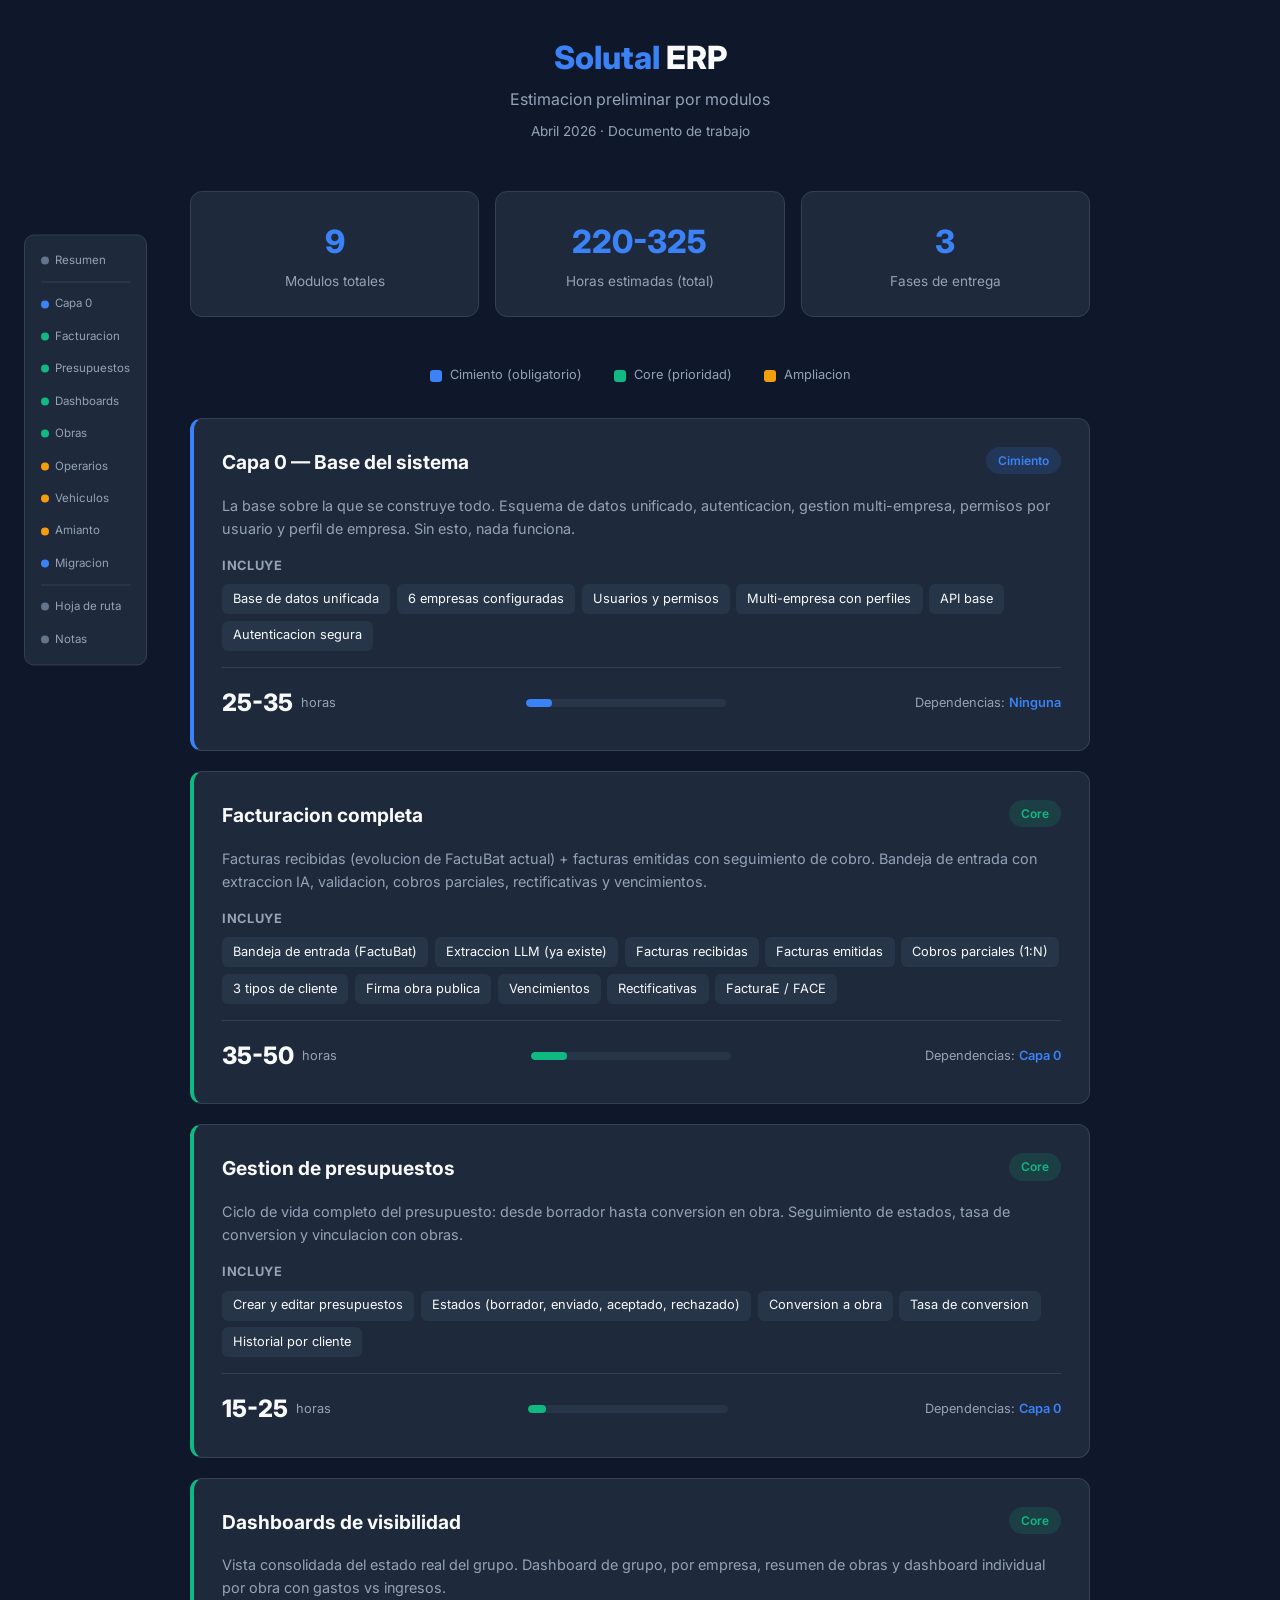
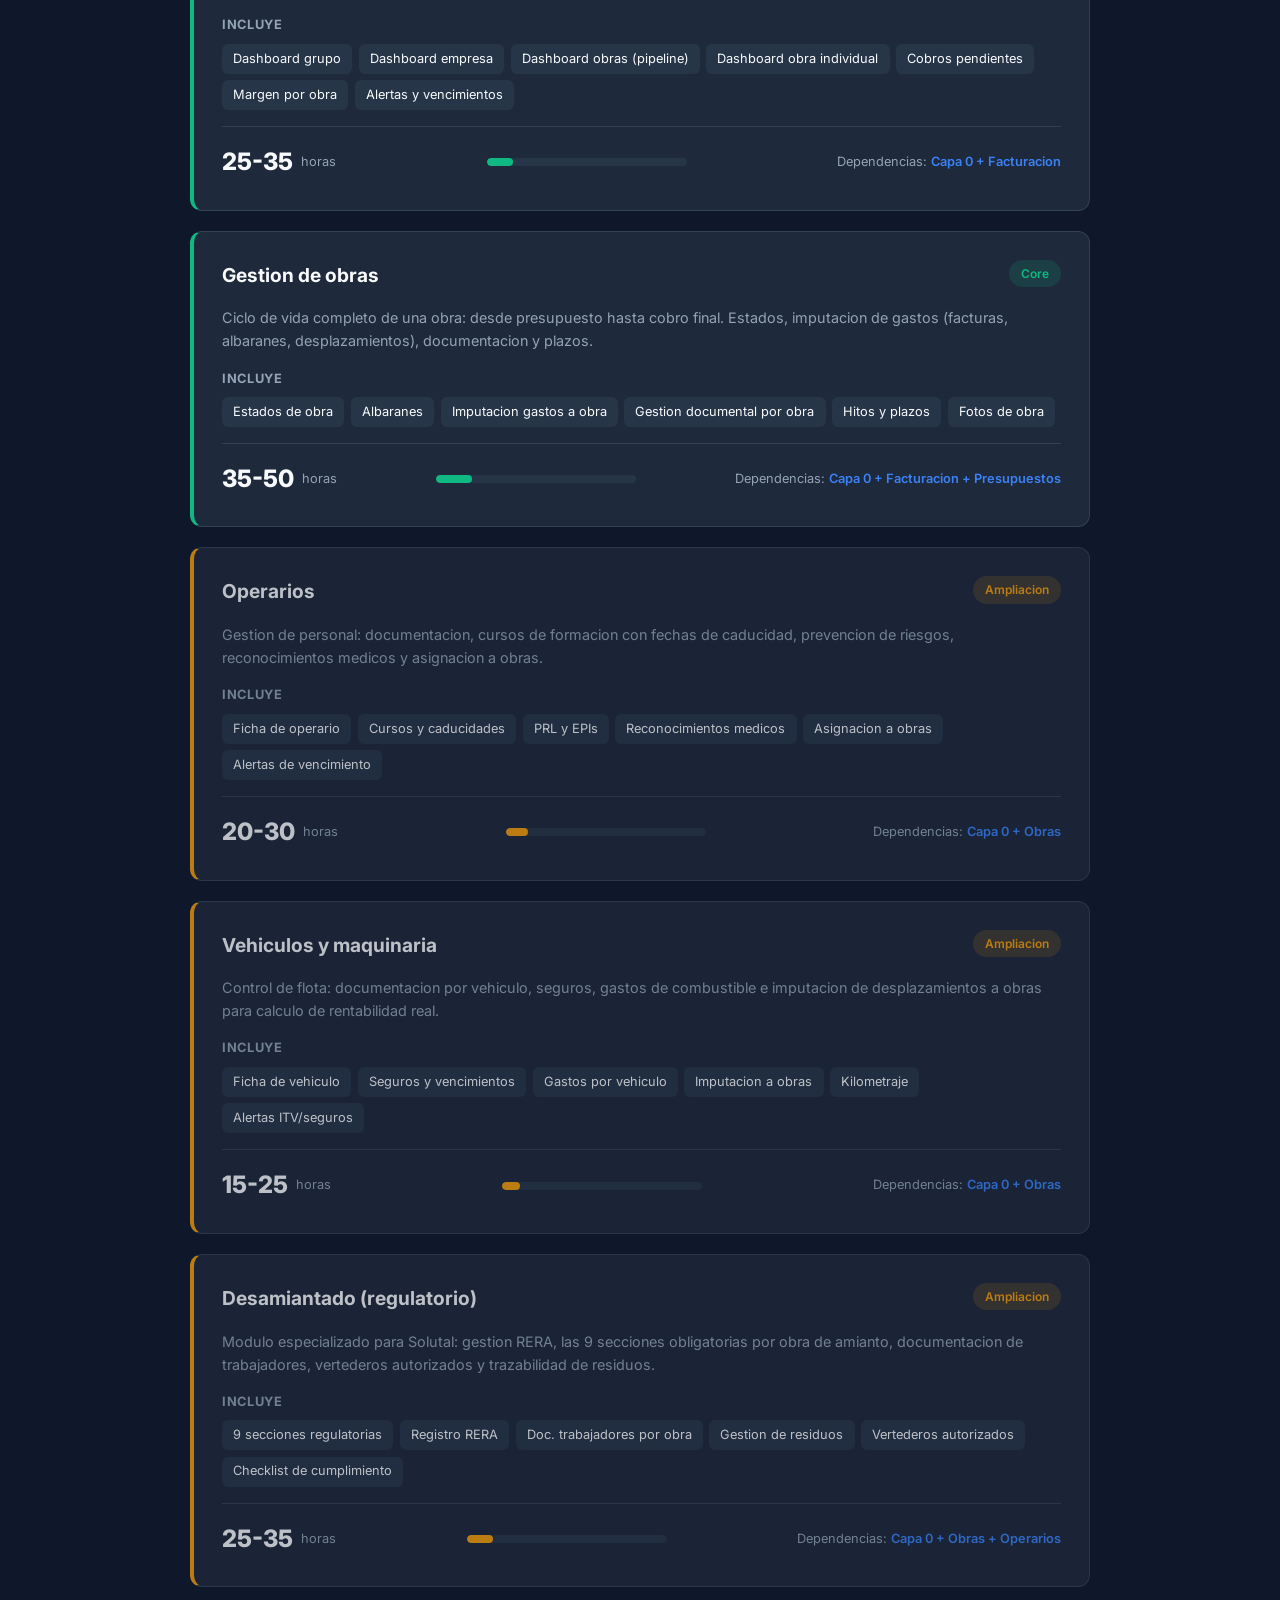
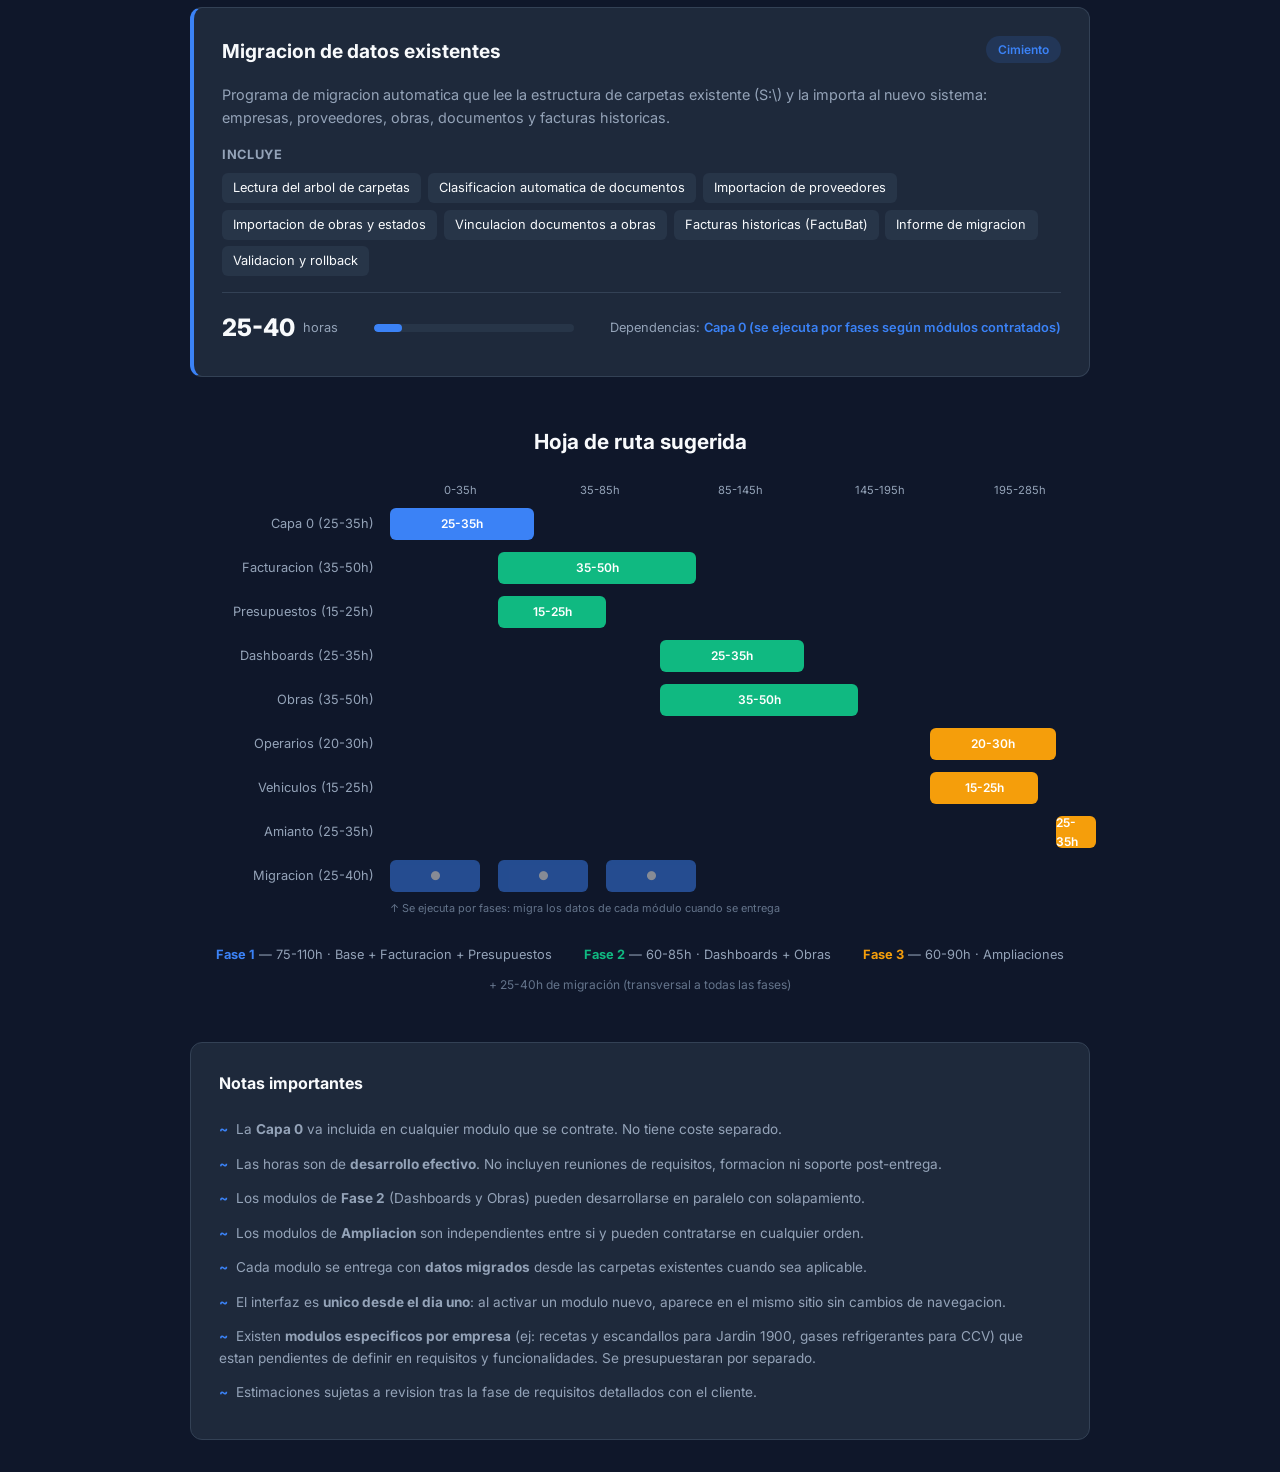
==== estimacion.html @ 8eefa258 "feat: mock completo Solutal ERP + estimacion por modulos 13 pantallas interactivas: dashboard grupo/" ====
<!DOCTYPE html>
<html lang="es">
<head>
  <meta charset="UTF-8">
  <meta name="viewport" content="width=device-width, initial-scale=1.0">
  <title>Solutal - Estimacion por Modulos</title>
  <link href="https://fonts.googleapis.com/css2?family=Inter:wght@400;500;600;700;800&display=swap" rel="stylesheet">
  <style>
    :root {
      --bg: #0f172a;
      --surface: #1e293b;
      --surface2: #273548;
      --primary: #3b82f6;
      --accent: #10b981;
      --warning: #f59e0b;
      --text: #f8fafc;
      --muted: #94a3b8;
      --border: #334155;
    }
    * { box-sizing: border-box; margin: 0; padding: 0; }
    html { scroll-behavior: smooth; scroll-padding-top: 2rem; }
    body { font-family: 'Inter', sans-serif; background: var(--bg); color: var(--text); padding: 2rem; line-height: 1.6; }
    .container { max-width: 900px; margin: 0 auto; }

    .header { text-align: center; margin-bottom: 3rem; }
    .header h1 { font-size: 2rem; font-weight: 800; margin-bottom: 0.25rem; }
    .header h1 span { color: var(--primary); }
    .header .subtitle { color: var(--muted); font-size: 1rem; }
    .header .date { color: var(--muted); font-size: 0.85rem; margin-top: 0.5rem; }

    .summary-row { display: grid; grid-template-columns: repeat(3, 1fr); gap: 1rem; margin-bottom: 3rem; }
    .summary-card { background: var(--surface); border-radius: 12px; padding: 1.5rem; text-align: center; border: 1px solid var(--border); }
    .summary-card .value { font-size: 2rem; font-weight: 800; color: var(--primary); }
    .summary-card .label { color: var(--muted); font-size: 0.85rem; margin-top: 0.25rem; }

    .module { background: var(--surface); border-radius: 12px; padding: 1.75rem; margin-bottom: 1.25rem; border: 1px solid var(--border); position: relative; overflow: hidden; }
    .module.base { border-left: 4px solid var(--primary); }
    .module.core { border-left: 4px solid var(--accent); }
    .module.future { border-left: 4px solid var(--warning); opacity: 0.75; }

    .module-header { display: flex; justify-content: space-between; align-items: flex-start; margin-bottom: 1rem; }
    .module-title { font-size: 1.2rem; font-weight: 700; }
    .module-badge { padding: 0.25rem 0.75rem; border-radius: 20px; font-size: 0.75rem; font-weight: 600; white-space: nowrap; }
    .badge-base { background: rgba(59,130,246,0.15); color: var(--primary); }
    .badge-core { background: rgba(16,185,129,0.15); color: var(--accent); }
    .badge-future { background: rgba(245,158,11,0.15); color: var(--warning); }

    .module-desc { color: var(--muted); font-size: 0.9rem; margin-bottom: 1rem; }

    .module-includes { margin-bottom: 1rem; }
    .module-includes h4 { font-size: 0.8rem; text-transform: uppercase; letter-spacing: 0.05em; color: var(--muted); margin-bottom: 0.5rem; }
    .module-includes ul { list-style: none; display: flex; flex-wrap: wrap; gap: 0.4rem; }
    .module-includes li { background: var(--surface2); padding: 0.3rem 0.7rem; border-radius: 6px; font-size: 0.8rem; color: var(--text); }

    .module-footer { display: flex; justify-content: space-between; align-items: center; padding-top: 1rem; border-top: 1px solid var(--border); }
    .module-time { display: flex; align-items: center; gap: 0.5rem; }
    .module-time .hours { font-size: 1.5rem; font-weight: 800; color: var(--text); }
    .module-time .label { font-size: 0.8rem; color: var(--muted); }
    .module-deps { font-size: 0.8rem; color: var(--muted); }
    .module-deps span { color: var(--primary); font-weight: 600; }

    .bar-container { width: 200px; height: 8px; background: var(--surface2); border-radius: 4px; overflow: hidden; }
    .bar-fill { height: 100%; border-radius: 4px; }
    .bar-fill.base { background: var(--primary); }
    .bar-fill.core { background: var(--accent); }
    .bar-fill.future { background: var(--warning); }

    .roadmap { margin-top: 3rem; }
    .roadmap h2 { font-size: 1.3rem; font-weight: 700; margin-bottom: 1.5rem; text-align: center; }
    .roadmap-track { display: flex; gap: 0; margin-bottom: 0.75rem; align-items: center; }
    .roadmap-label { width: 200px; font-size: 0.8rem; color: var(--muted); flex-shrink: 0; text-align: right; padding-right: 1rem; }
    .roadmap-bar { height: 32px; border-radius: 6px; display: flex; align-items: center; justify-content: center; font-size: 0.75rem; font-weight: 600; color: white; min-width: 40px; }
    .roadmap-bar.base { background: var(--primary); }
    .roadmap-bar.core { background: var(--accent); }
    .roadmap-bar.future { background: var(--warning); }
    .roadmap-spacer { flex-shrink: 0; }

    .timeline-header { display: flex; margin-bottom: 0.5rem; padding-left: 200px; }
    .timeline-header span { flex: 1; font-size: 0.7rem; color: var(--muted); text-align: center; }

    .notes { margin-top: 3rem; background: var(--surface); border-radius: 12px; padding: 1.75rem; border: 1px solid var(--border); }
    .notes h3 { font-size: 1rem; font-weight: 700; margin-bottom: 1rem; }
    .notes ul { list-style: none; }
    .notes li { padding: 0.4rem 0; color: var(--muted); font-size: 0.85rem; }
    .notes li::before { content: "~"; color: var(--primary); font-weight: 700; margin-right: 0.5rem; }

    .legend { display: flex; gap: 2rem; justify-content: center; margin-bottom: 2rem; }
    .legend-item { display: flex; align-items: center; gap: 0.5rem; font-size: 0.8rem; color: var(--muted); }
    .legend-dot { width: 12px; height: 12px; border-radius: 3px; }
    .legend-dot.base { background: var(--primary); }
    .legend-dot.core { background: var(--accent); }
    .legend-dot.future { background: var(--warning); }

    /* ===== FLOATING NAV ===== */
    .float-nav {
      position: fixed;
      left: 1.5rem;
      top: 50%;
      transform: translateY(-50%);
      z-index: 100;
      display: flex;
      flex-direction: column;
      gap: 2px;
      background: var(--surface);
      border: 1px solid var(--border);
      border-radius: 10px;
      padding: 10px 6px;
      max-width: 160px;
    }
    .float-nav a {
      display: flex;
      align-items: center;
      gap: 6px;
      padding: 6px 10px;
      border-radius: 6px;
      text-decoration: none;
      font-size: 0.72rem;
      color: var(--muted);
      transition: background 0.15s, color 0.15s;
      white-space: nowrap;
    }
    .float-nav a:hover {
      background: rgba(255,255,255,0.05);
      color: var(--text);
    }
    .float-nav a .fn-dot {
      width: 8px;
      height: 8px;
      border-radius: 50%;
      flex-shrink: 0;
    }
    .fn-dot.base { background: var(--primary); }
    .fn-dot.core { background: var(--accent); }
    .fn-dot.future { background: var(--warning); }
    .fn-dot.meta { background: #64748b; }

    .float-nav .fn-sep {
      height: 1px;
      background: var(--border);
      margin: 4px 10px;
    }

    @media (max-width: 1200px) {
      .float-nav { display: none; }
    }

    @media (max-width: 700px) {
      body { padding: 1rem; }
      .summary-row { grid-template-columns: 1fr; }
      .module-footer { flex-direction: column; align-items: flex-start; gap: 0.75rem; }
      .roadmap-label { width: 120px; font-size: 0.7rem; }
    }
  </style>
</head>
<body>

<nav class="float-nav">
  <a href="#resumen"><span class="fn-dot meta"></span> Resumen</a>
  <div class="fn-sep"></div>
  <a href="#mod-capa0"><span class="fn-dot base"></span> Capa 0</a>
  <a href="#mod-facturacion"><span class="fn-dot core"></span> Facturacion</a>
  <a href="#mod-presupuestos"><span class="fn-dot core"></span> Presupuestos</a>
  <a href="#mod-dashboards"><span class="fn-dot core"></span> Dashboards</a>
  <a href="#mod-obras"><span class="fn-dot core"></span> Obras</a>
  <a href="#mod-operarios"><span class="fn-dot future"></span> Operarios</a>
  <a href="#mod-vehiculos"><span class="fn-dot future"></span> Vehiculos</a>
  <a href="#mod-amianto"><span class="fn-dot future"></span> Amianto</a>
  <a href="#mod-migracion"><span class="fn-dot base"></span> Migracion</a>
  <div class="fn-sep"></div>
  <a href="#roadmap"><span class="fn-dot meta"></span> Hoja de ruta</a>
  <a href="#notas"><span class="fn-dot meta"></span> Notas</a>
</nav>

<div class="container">

  <div class="header">
    <h1><span>Solutal</span> ERP</h1>
    <div class="subtitle">Estimacion preliminar por modulos</div>
    <div class="date">Abril 2026 &middot; Documento de trabajo</div>
  </div>

  <div class="summary-row" id="resumen">
    <div class="summary-card">
      <div class="value">9</div>
      <div class="label">Modulos totales</div>
    </div>
    <div class="summary-card">
      <div class="value">220-325</div>
      <div class="label">Horas estimadas (total)</div>
    </div>
    <div class="summary-card">
      <div class="value">3</div>
      <div class="label">Fases de entrega</div>
    </div>
  </div>

  <div class="legend">
    <div class="legend-item"><div class="legend-dot base"></div> Cimiento (obligatorio)</div>
    <div class="legend-item"><div class="legend-dot core"></div> Core (prioridad)</div>
    <div class="legend-item"><div class="legend-dot future"></div> Ampliacion</div>
  </div>

  <!-- MODULE 0: CAPA 0 -->
  <div class="module base" id="mod-capa0">
    <div class="module-header">
      <div class="module-title">Capa 0 &mdash; Base del sistema</div>
      <div class="module-badge badge-base">Cimiento</div>
    </div>
    <div class="module-desc">
      La base sobre la que se construye todo. Esquema de datos unificado, autenticacion,
      gestion multi-empresa, permisos por usuario y perfil de empresa. Sin esto, nada funciona.
    </div>
    <div class="module-includes">
      <h4>Incluye</h4>
      <ul>
        <li>Base de datos unificada</li>
        <li>6 empresas configuradas</li>
        <li>Usuarios y permisos</li>
        <li>Multi-empresa con perfiles</li>
        <li>API base</li>
        <li>Autenticacion segura</li>
      </ul>
    </div>
    <div class="module-footer">
      <div class="module-time">
        <div class="hours">25-35</div>
        <div class="label">horas</div>
      </div>
      <div>
        <div class="bar-container"><div class="bar-fill base" style="width:13%"></div></div>
      </div>
      <div class="module-deps">Dependencias: <span>Ninguna</span></div>
    </div>
  </div>

  <!-- MODULE 1: FACTURACION -->
  <div class="module core" id="mod-facturacion">
    <div class="module-header">
      <div class="module-title">Facturacion completa</div>
      <div class="module-badge badge-core">Core</div>
    </div>
    <div class="module-desc">
      Facturas recibidas (evolucion de FactuBat actual) + facturas emitidas con seguimiento de cobro.
      Bandeja de entrada con extraccion IA, validacion, cobros parciales, rectificativas y vencimientos.
    </div>
    <div class="module-includes">
      <h4>Incluye</h4>
      <ul>
        <li>Bandeja de entrada (FactuBat)</li>
        <li>Extraccion LLM (ya existe)</li>
        <li>Facturas recibidas</li>
        <li>Facturas emitidas</li>
        <li>Cobros parciales (1:N)</li>
        <li>3 tipos de cliente</li>
        <li>Firma obra publica</li>
        <li>Vencimientos</li>
        <li>Rectificativas</li>
        <li>FacturaE / FACE</li>
      </ul>
    </div>
    <div class="module-footer">
      <div class="module-time">
        <div class="hours">35-50</div>
        <div class="label">horas</div>
      </div>
      <div>
        <div class="bar-container"><div class="bar-fill core" style="width:18%"></div></div>
      </div>
      <div class="module-deps">Dependencias: <span>Capa 0</span></div>
    </div>
  </div>

  <!-- MODULE 2: PRESUPUESTOS -->
  <div class="module core" id="mod-presupuestos">
    <div class="module-header">
      <div class="module-title">Gestion de presupuestos</div>
      <div class="module-badge badge-core">Core</div>
    </div>
    <div class="module-desc">
      Ciclo de vida completo del presupuesto: desde borrador hasta conversion en obra.
      Seguimiento de estados, tasa de conversion y vinculacion con obras.
    </div>
    <div class="module-includes">
      <h4>Incluye</h4>
      <ul>
        <li>Crear y editar presupuestos</li>
        <li>Estados (borrador, enviado, aceptado, rechazado)</li>
        <li>Conversion a obra</li>
        <li>Tasa de conversion</li>
        <li>Historial por cliente</li>
      </ul>
    </div>
    <div class="module-footer">
      <div class="module-time">
        <div class="hours">15-25</div>
        <div class="label">horas</div>
      </div>
      <div>
        <div class="bar-container"><div class="bar-fill core" style="width:9%"></div></div>
      </div>
      <div class="module-deps">Dependencias: <span>Capa 0</span></div>
    </div>
  </div>

  <!-- MODULE 3: DASHBOARDS -->
  <div class="module core" id="mod-dashboards">
    <div class="module-header">
      <div class="module-title">Dashboards de visibilidad</div>
      <div class="module-badge badge-core">Core</div>
    </div>
    <div class="module-desc">
      Vista consolidada del estado real del grupo. Dashboard de grupo, por empresa,
      resumen de obras y dashboard individual por obra con gastos vs ingresos.
    </div>
    <div class="module-includes">
      <h4>Incluye</h4>
      <ul>
        <li>Dashboard grupo</li>
        <li>Dashboard empresa</li>
        <li>Dashboard obras (pipeline)</li>
        <li>Dashboard obra individual</li>
        <li>Cobros pendientes</li>
        <li>Margen por obra</li>
        <li>Alertas y vencimientos</li>
      </ul>
    </div>
    <div class="module-footer">
      <div class="module-time">
        <div class="hours">25-35</div>
        <div class="label">horas</div>
      </div>
      <div>
        <div class="bar-container"><div class="bar-fill core" style="width:13%"></div></div>
      </div>
      <div class="module-deps">Dependencias: <span>Capa 0 + Facturacion</span></div>
    </div>
  </div>

  <!-- MODULE 4: OBRAS -->
  <div class="module core" id="mod-obras">
    <div class="module-header">
      <div class="module-title">Gestion de obras</div>
      <div class="module-badge badge-core">Core</div>
    </div>
    <div class="module-desc">
      Ciclo de vida completo de una obra: desde presupuesto hasta cobro final.
      Estados, imputacion de gastos (facturas, albaranes, desplazamientos), documentacion y plazos.
    </div>
    <div class="module-includes">
      <h4>Incluye</h4>
      <ul>
        <li>Estados de obra</li>
        <li>Albaranes</li>
        <li>Imputacion gastos a obra</li>
        <li>Gestion documental por obra</li>
        <li>Hitos y plazos</li>
        <li>Fotos de obra</li>
      </ul>
    </div>
    <div class="module-footer">
      <div class="module-time">
        <div class="hours">35-50</div>
        <div class="label">horas</div>
      </div>
      <div>
        <div class="bar-container"><div class="bar-fill core" style="width:18%"></div></div>
      </div>
      <div class="module-deps">Dependencias: <span>Capa 0 + Facturacion + Presupuestos</span></div>
    </div>
  </div>

  <!-- MODULE 5: OPERARIOS -->
  <div class="module future" id="mod-operarios">
    <div class="module-header">
      <div class="module-title">Operarios</div>
      <div class="module-badge badge-future">Ampliacion</div>
    </div>
    <div class="module-desc">
      Gestion de personal: documentacion, cursos de formacion con fechas de caducidad,
      prevencion de riesgos, reconocimientos medicos y asignacion a obras.
    </div>
    <div class="module-includes">
      <h4>Incluye</h4>
      <ul>
        <li>Ficha de operario</li>
        <li>Cursos y caducidades</li>
        <li>PRL y EPIs</li>
        <li>Reconocimientos medicos</li>
        <li>Asignacion a obras</li>
        <li>Alertas de vencimiento</li>
      </ul>
    </div>
    <div class="module-footer">
      <div class="module-time">
        <div class="hours">20-30</div>
        <div class="label">horas</div>
      </div>
      <div>
        <div class="bar-container"><div class="bar-fill future" style="width:11%"></div></div>
      </div>
      <div class="module-deps">Dependencias: <span>Capa 0 + Obras</span></div>
    </div>
  </div>

  <!-- MODULE 6: VEHICULOS -->
  <div class="module future" id="mod-vehiculos">
    <div class="module-header">
      <div class="module-title">Vehiculos y maquinaria</div>
      <div class="module-badge badge-future">Ampliacion</div>
    </div>
    <div class="module-desc">
      Control de flota: documentacion por vehiculo, seguros, gastos de combustible
      e imputacion de desplazamientos a obras para calculo de rentabilidad real.
    </div>
    <div class="module-includes">
      <h4>Incluye</h4>
      <ul>
        <li>Ficha de vehiculo</li>
        <li>Seguros y vencimientos</li>
        <li>Gastos por vehiculo</li>
        <li>Imputacion a obras</li>
        <li>Kilometraje</li>
        <li>Alertas ITV/seguros</li>
      </ul>
    </div>
    <div class="module-footer">
      <div class="module-time">
        <div class="hours">15-25</div>
        <div class="label">horas</div>
      </div>
      <div>
        <div class="bar-container"><div class="bar-fill future" style="width:9%"></div></div>
      </div>
      <div class="module-deps">Dependencias: <span>Capa 0 + Obras</span></div>
    </div>
  </div>

  <!-- MODULE 7: AMIANTO -->
  <div class="module future" id="mod-amianto">
    <div class="module-header">
      <div class="module-title">Desamiantado (regulatorio)</div>
      <div class="module-badge badge-future">Ampliacion</div>
    </div>
    <div class="module-desc">
      Modulo especializado para Solutal: gestion RERA, las 9 secciones obligatorias por obra de amianto,
      documentacion de trabajadores, vertederos autorizados y trazabilidad de residuos.
    </div>
    <div class="module-includes">
      <h4>Incluye</h4>
      <ul>
        <li>9 secciones regulatorias</li>
        <li>Registro RERA</li>
        <li>Doc. trabajadores por obra</li>
        <li>Gestion de residuos</li>
        <li>Vertederos autorizados</li>
        <li>Checklist de cumplimiento</li>
      </ul>
    </div>
    <div class="module-footer">
      <div class="module-time">
        <div class="hours">25-35</div>
        <div class="label">horas</div>
      </div>
      <div>
        <div class="bar-container"><div class="bar-fill future" style="width:13%"></div></div>
      </div>
      <div class="module-deps">Dependencias: <span>Capa 0 + Obras + Operarios</span></div>
    </div>
  </div>

  <!-- MODULE 8: MIGRACION -->
  <div class="module base" id="mod-migracion">
    <div class="module-header">
      <div class="module-title">Migracion de datos existentes</div>
      <div class="module-badge badge-base">Cimiento</div>
    </div>
    <div class="module-desc">
      Programa de migracion automatica que lee la estructura de carpetas existente (S:\)
      y la importa al nuevo sistema: empresas, proveedores, obras, documentos y facturas historicas.
    </div>
    <div class="module-includes">
      <h4>Incluye</h4>
      <ul>
        <li>Lectura del arbol de carpetas</li>
        <li>Clasificacion automatica de documentos</li>
        <li>Importacion de proveedores</li>
        <li>Importacion de obras y estados</li>
        <li>Vinculacion documentos a obras</li>
        <li>Facturas historicas (FactuBat)</li>
        <li>Informe de migracion</li>
        <li>Validacion y rollback</li>
      </ul>
    </div>
    <div class="module-footer">
      <div class="module-time">
        <div class="hours">25-40</div>
        <div class="label">horas</div>
      </div>
      <div>
        <div class="bar-container"><div class="bar-fill base" style="width:14%"></div></div>
      </div>
      <div class="module-deps">Dependencias: <span>Capa 0 (se ejecuta por fases seg&uacute;n m&oacute;dulos contratados)</span></div>
    </div>
  </div>

  <!-- ROADMAP -->
  <div class="roadmap" id="roadmap">
    <h2>Hoja de ruta sugerida</h2>

    <div class="timeline-header">
      <span>0-35h</span>
      <span>35-85h</span>
      <span>85-145h</span>
      <span>145-195h</span>
      <span>195-285h</span>
    </div>

    <div class="roadmap-track">
      <div class="roadmap-label">Capa 0 (25-35h)</div>
      <div class="roadmap-bar base" style="width:16%;">25-35h</div>
    </div>
    <div class="roadmap-track">
      <div class="roadmap-label">Facturacion (35-50h)</div>
      <div class="roadmap-spacer" style="width:12%;"></div>
      <div class="roadmap-bar core" style="width:22%;">35-50h</div>
    </div>
    <div class="roadmap-track">
      <div class="roadmap-label">Presupuestos (15-25h)</div>
      <div class="roadmap-spacer" style="width:12%;"></div>
      <div class="roadmap-bar core" style="width:12%;">15-25h</div>
    </div>
    <div class="roadmap-track">
      <div class="roadmap-label">Dashboards (25-35h)</div>
      <div class="roadmap-spacer" style="width:30%;"></div>
      <div class="roadmap-bar core" style="width:16%;">25-35h</div>
    </div>
    <div class="roadmap-track">
      <div class="roadmap-label">Obras (35-50h)</div>
      <div class="roadmap-spacer" style="width:30%;"></div>
      <div class="roadmap-bar core" style="width:22%;">35-50h</div>
    </div>
    <div class="roadmap-track">
      <div class="roadmap-label">Operarios (20-30h)</div>
      <div class="roadmap-spacer" style="width:60%;"></div>
      <div class="roadmap-bar future" style="width:14%;">20-30h</div>
    </div>
    <div class="roadmap-track">
      <div class="roadmap-label">Vehiculos (15-25h)</div>
      <div class="roadmap-spacer" style="width:60%;"></div>
      <div class="roadmap-bar future" style="width:12%;">15-25h</div>
    </div>
    <div class="roadmap-track">
      <div class="roadmap-label">Amianto (25-35h)</div>
      <div class="roadmap-spacer" style="width:74%;"></div>
      <div class="roadmap-bar future" style="width:16%;">25-35h</div>
    </div>
    <div class="roadmap-track">
      <div class="roadmap-label">Migracion (25-40h)</div>
      <div class="roadmap-bar base" style="width:10%; opacity:0.5;">&#9679;</div>
      <div class="roadmap-spacer" style="width:2%;"></div>
      <div class="roadmap-bar base" style="width:10%; opacity:0.5;">&#9679;</div>
      <div class="roadmap-spacer" style="width:2%;"></div>
      <div class="roadmap-bar base" style="width:10%; opacity:0.5;">&#9679;</div>
    </div>
    <div style="padding-left:200px; font-size:0.68rem; color:#64748b; margin-top:-4px; margin-bottom:12px;">
      &uarr; Se ejecuta por fases: migra los datos de cada m&oacute;dulo cuando se entrega
    </div>

    <div style="text-align:center; margin-top:1.5rem;">
      <div style="display:inline-flex; gap:2rem; font-size:0.8rem; color:var(--muted);">
        <div><strong style="color:var(--primary);">Fase 1</strong> &mdash; 75-110h &middot; Base + Facturacion + Presupuestos</div>
        <div><strong style="color:var(--accent);">Fase 2</strong> &mdash; 60-85h &middot; Dashboards + Obras</div>
        <div><strong style="color:var(--warning);">Fase 3</strong> &mdash; 60-90h &middot; Ampliaciones</div>
      </div>
      <div style="margin-top:8px; font-size:0.75rem; color:#64748b;">
        + 25-40h de migraci&oacute;n (transversal a todas las fases)
      </div>
    </div>
  </div>

  <!-- NOTES -->
  <div class="notes" id="notas">
    <h3>Notas importantes</h3>
    <ul>
      <li>La <strong>Capa 0</strong> va incluida en cualquier modulo que se contrate. No tiene coste separado.</li>
      <li>Las horas son de <strong>desarrollo efectivo</strong>. No incluyen reuniones de requisitos, formacion ni soporte post-entrega.</li>
      <li>Los modulos de <strong>Fase 2</strong> (Dashboards y Obras) pueden desarrollarse en paralelo con solapamiento.</li>
      <li>Los modulos de <strong>Ampliacion</strong> son independientes entre si y pueden contratarse en cualquier orden.</li>
      <li>Cada modulo se entrega con <strong>datos migrados</strong> desde las carpetas existentes cuando sea aplicable.</li>
      <li>El interfaz es <strong>unico desde el dia uno</strong>: al activar un modulo nuevo, aparece en el mismo sitio sin cambios de navegacion.</li>
      <li>Existen <strong>modulos especificos por empresa</strong> (ej: recetas y escandallos para Jardin 1900, gases refrigerantes para CCV) que estan pendientes de definir en requisitos y funcionalidades. Se presupuestaran por separado.</li>
      <li>Estimaciones sujetas a revision tras la fase de requisitos detallados con el cliente.</li>
    </ul>
  </div>

</div>

</body>
</html>
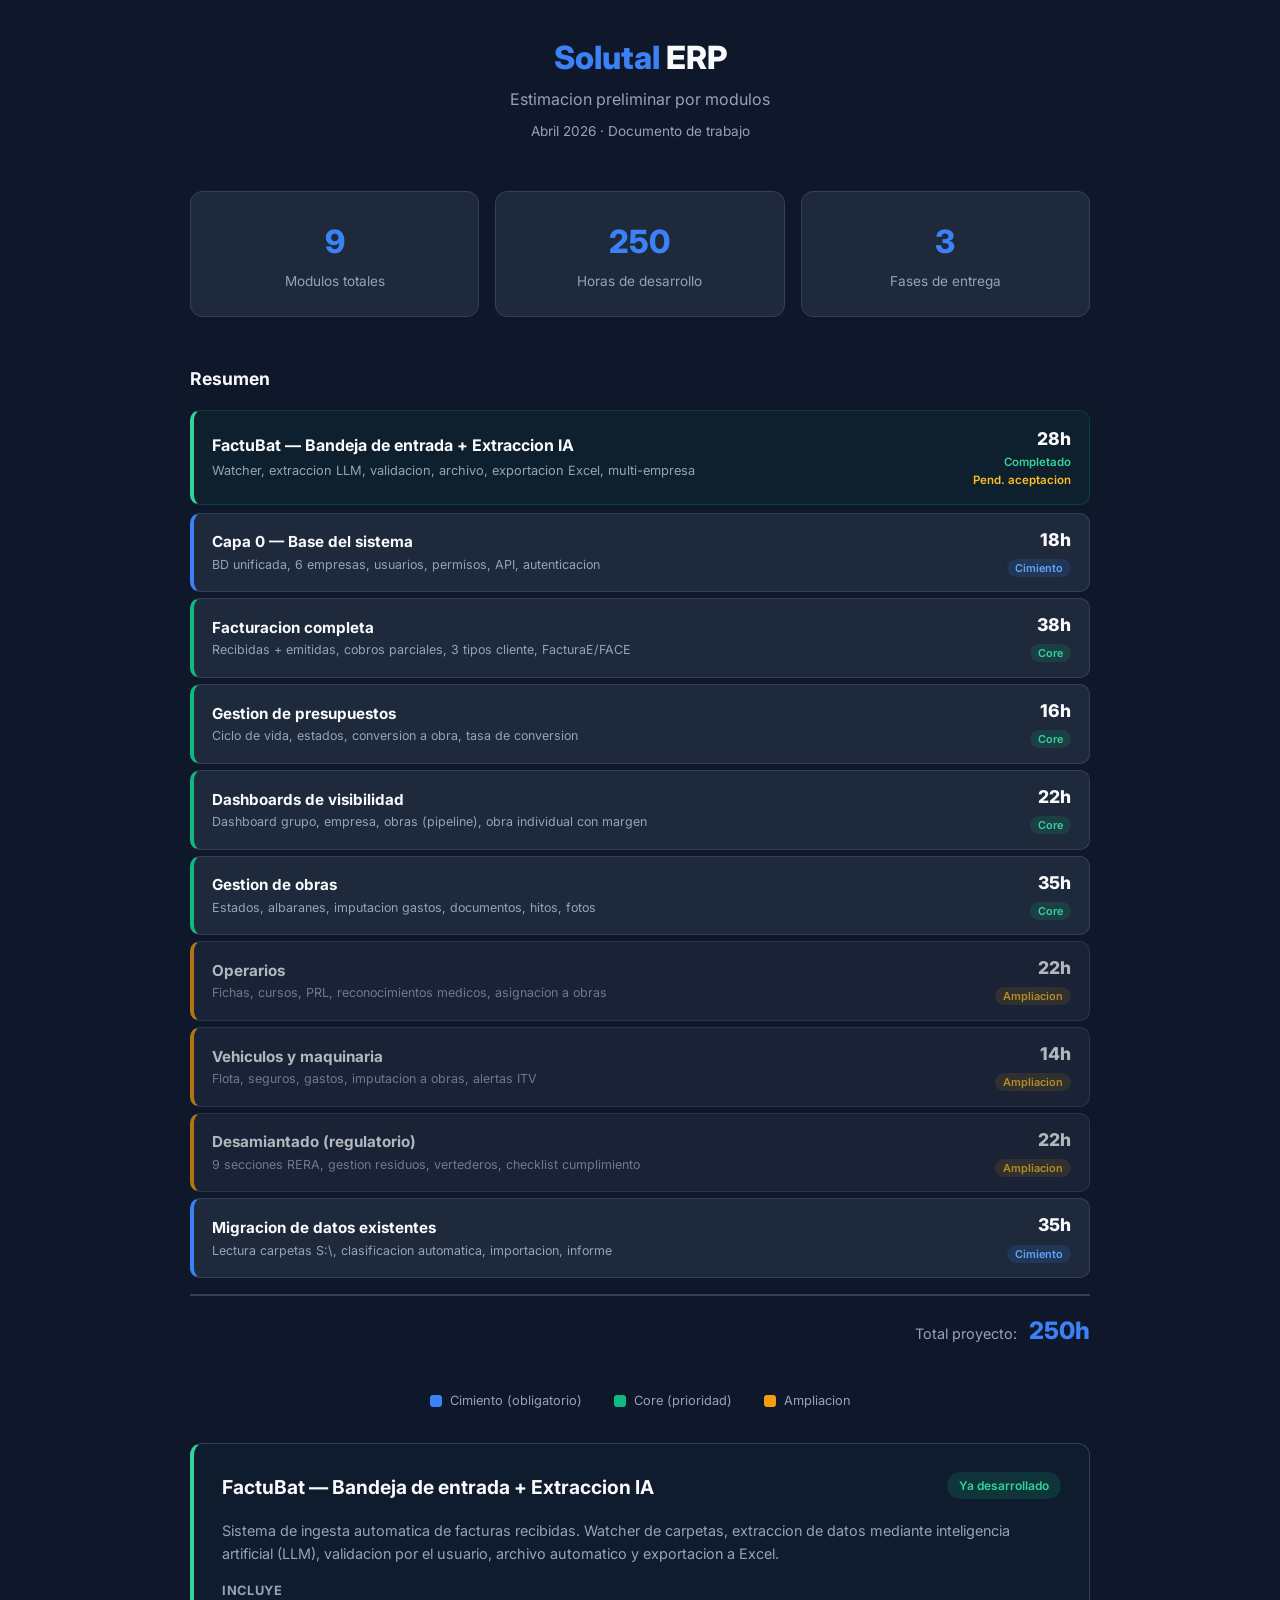
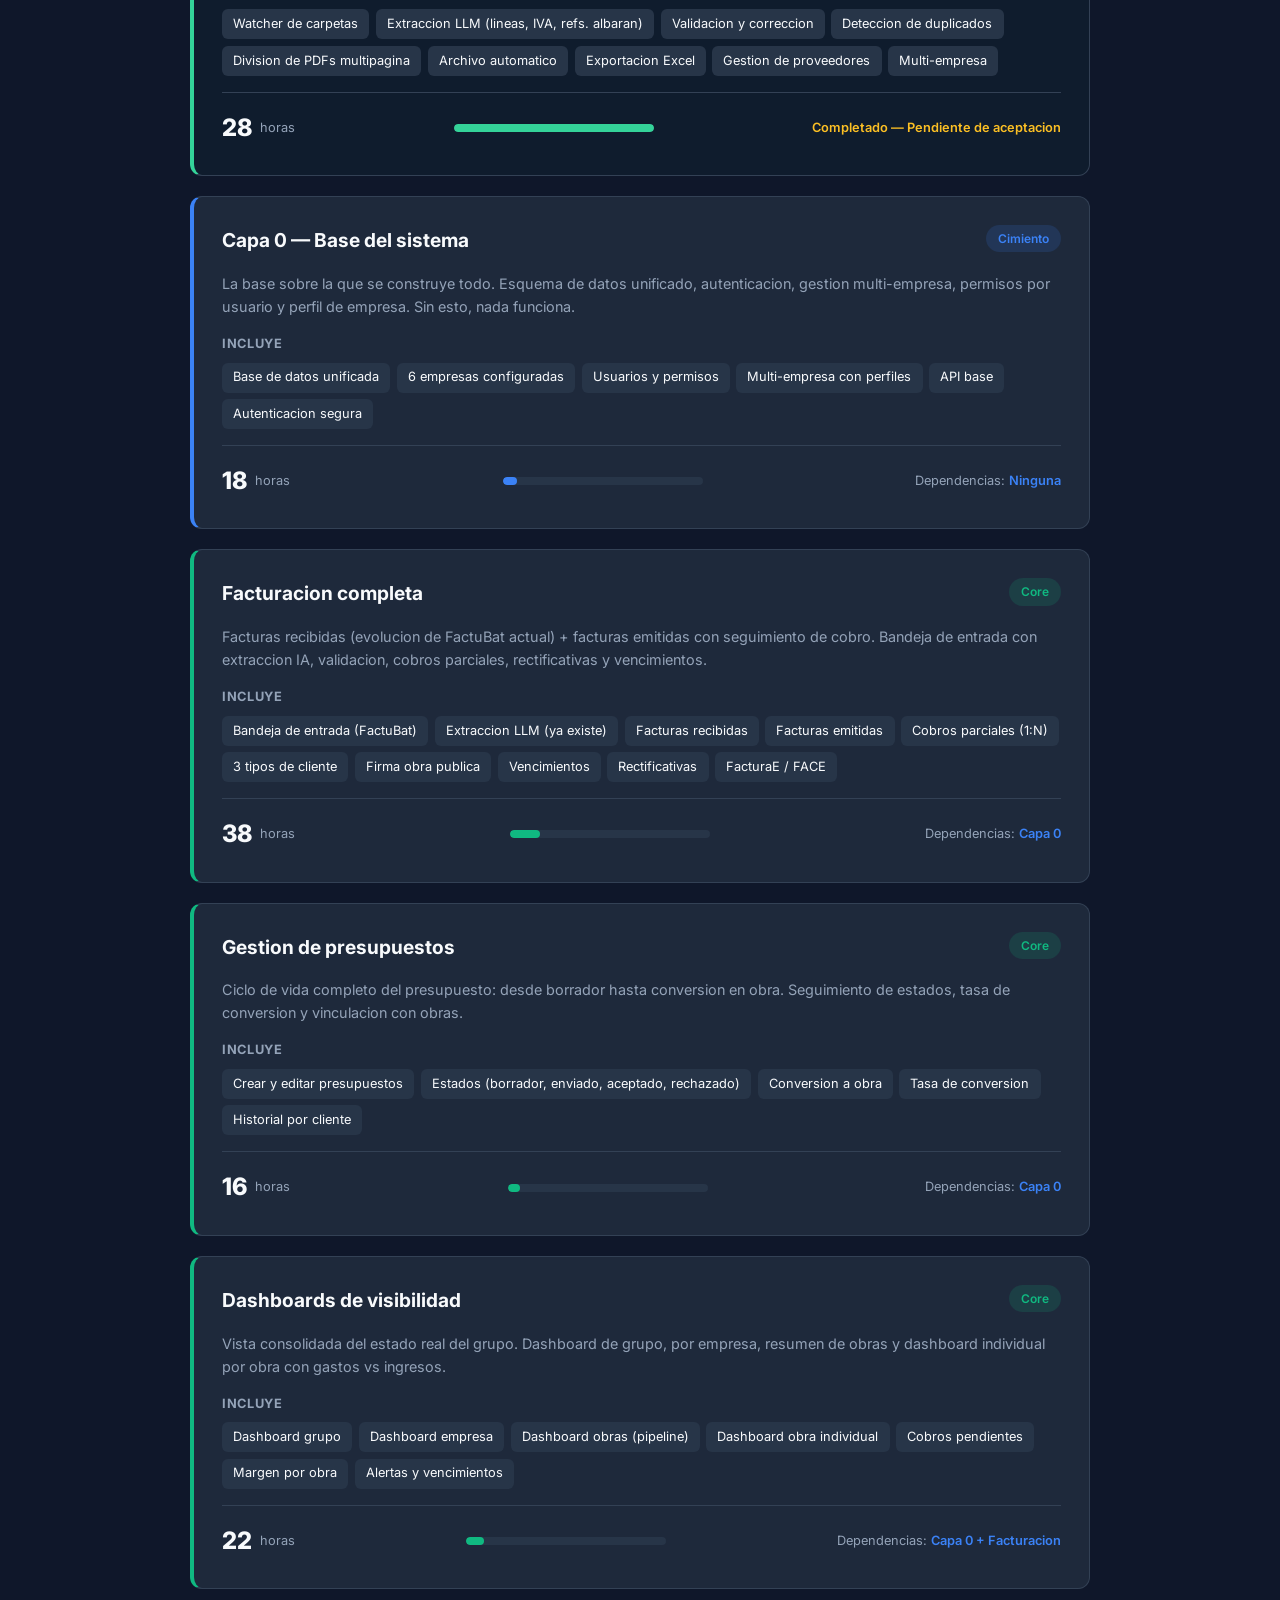
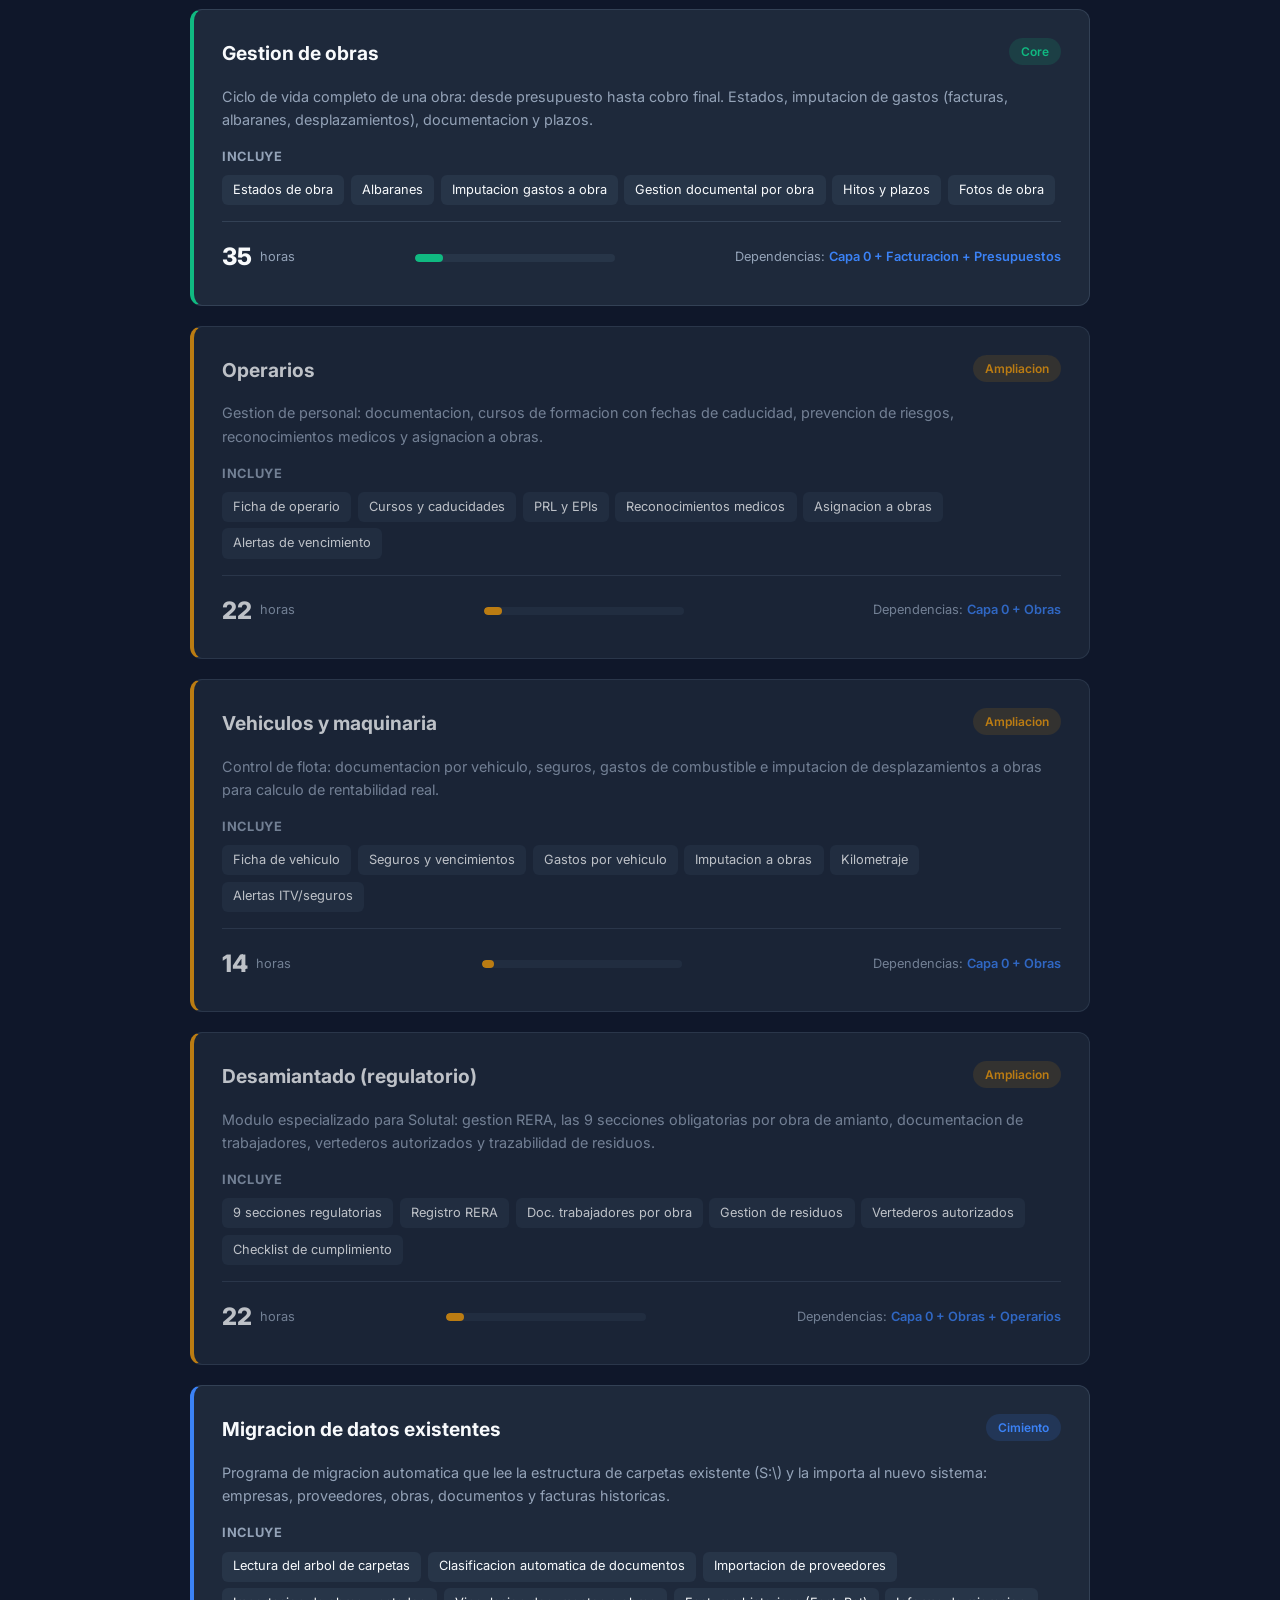
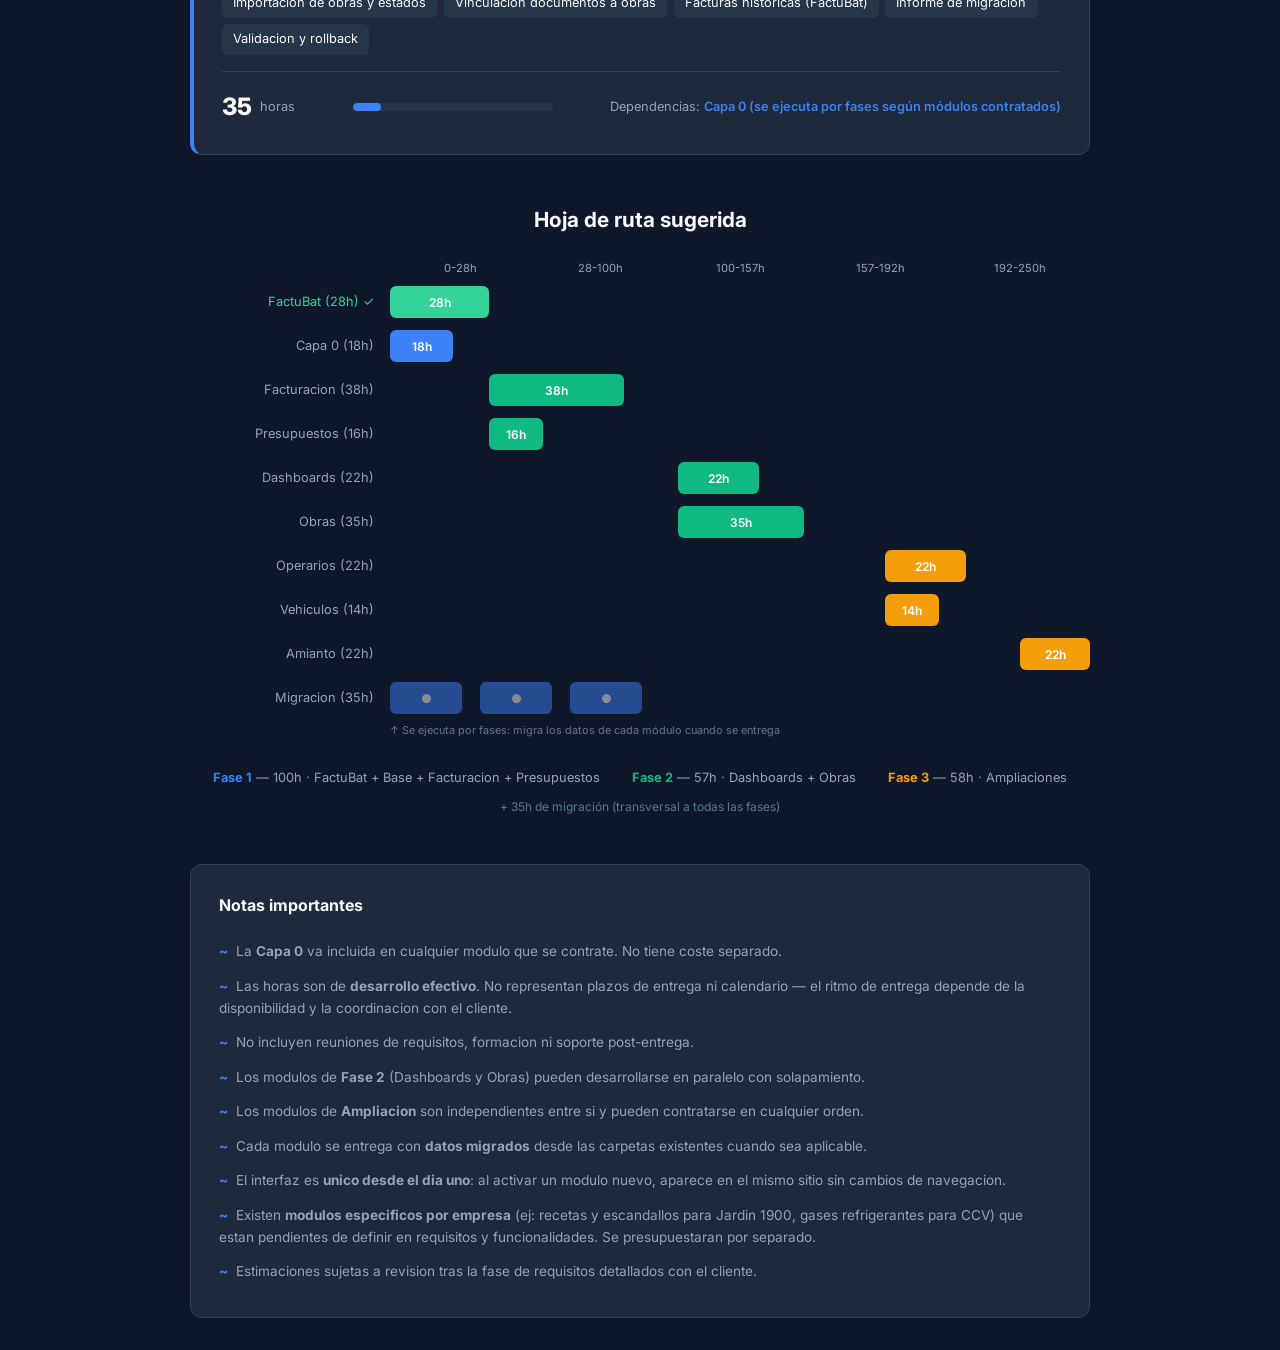
==== commit 6303b2b1: "feat: estimacion actualizada a 250h/9000€ con resumen visual - Resumen con mini-tarjetas clicables p" ====
--- a/estimacion.html
+++ b/estimacion.html
@@ -92,29 +92,30 @@
     .legend-dot.future { background: var(--warning); }
 
     /* ===== FLOATING NAV ===== */
+    .container { position: relative; }
     .float-nav {
       position: fixed;
-      left: 1.5rem;
       top: 50%;
       transform: translateY(-50%);
+      margin-left: -210px;
       z-index: 100;
       display: flex;
       flex-direction: column;
-      gap: 2px;
+      gap: 3px;
       background: var(--surface);
       border: 1px solid var(--border);
       border-radius: 10px;
-      padding: 10px 6px;
-      max-width: 160px;
+      padding: 14px 10px;
+      width: 195px;
     }
     .float-nav a {
       display: flex;
       align-items: center;
-      gap: 6px;
-      padding: 6px 10px;
+      gap: 8px;
+      padding: 7px 12px;
       border-radius: 6px;
       text-decoration: none;
-      font-size: 0.72rem;
+      font-size: 0.88rem;
       color: var(--muted);
       transition: background 0.15s, color 0.15s;
       white-space: nowrap;
@@ -124,8 +125,8 @@
       color: var(--text);
     }
     .float-nav a .fn-dot {
-      width: 8px;
-      height: 8px;
+      width: 10px;
+      height: 10px;
       border-radius: 50%;
       flex-shrink: 0;
     }
@@ -137,10 +138,10 @@
     .float-nav .fn-sep {
       height: 1px;
       background: var(--border);
-      margin: 4px 10px;
+      margin: 6px 12px;
     }
 
-    @media (max-width: 1200px) {
+    @media (max-width: 1350px) {
       .float-nav { display: none; }
     }
 
@@ -158,6 +159,7 @@
   <a href="#resumen"><span class="fn-dot meta"></span> Resumen</a>
   <div class="fn-sep"></div>
   <a href="#mod-capa0"><span class="fn-dot base"></span> Capa 0</a>
+  <a href="#mod-factubat"><span class="fn-dot" style="background:#34d399;"></span> FactuBat &#10003;</a>
   <a href="#mod-facturacion"><span class="fn-dot core"></span> Facturacion</a>
   <a href="#mod-presupuestos"><span class="fn-dot core"></span> Presupuestos</a>
   <a href="#mod-dashboards"><span class="fn-dot core"></span> Dashboards</a>
@@ -185,12 +187,160 @@
       <div class="label">Modulos totales</div>
     </div>
     <div class="summary-card">
-      <div class="value">220-325</div>
-      <div class="label">Horas estimadas (total)</div>
+      <div class="value">250</div>
+      <div class="label">Horas de desarrollo</div>
     </div>
     <div class="summary-card">
       <div class="value">3</div>
       <div class="label">Fases de entrega</div>
+    </div>
+  </div>
+
+  <!-- RESUMEN RAPIDO -->
+  <div id="resumen" style="margin-bottom:2.5rem;">
+    <h3 style="font-size:1.1rem; font-weight:700; margin-bottom:1rem;">Resumen</h3>
+
+    <!-- FactuBat -->
+    <a href="#mod-factubat" style="text-decoration:none; display:block;">
+      <div style="display:flex; align-items:center; gap:14px; padding:14px 18px; background:rgba(16,185,129,0.05); border:1px solid rgba(16,185,129,0.2); border-left:4px solid #34d399; border-radius:10px; margin-bottom:8px;">
+        <div style="flex:1;">
+          <div style="font-weight:700; font-size:1rem; color:var(--text);">FactuBat &mdash; Bandeja de entrada + Extraccion IA</div>
+          <div style="font-size:0.8rem; color:var(--muted); margin-top:2px;">Watcher, extraccion LLM, validacion, archivo, exportacion Excel, multi-empresa</div>
+        </div>
+        <div style="text-align:right; flex-shrink:0;">
+          <div style="font-weight:800; font-size:1.1rem; color:var(--text);">28h</div>
+          <div style="font-size:0.72rem; color:#34d399; font-weight:600;">Completado</div>
+          <div style="font-size:0.72rem; color:#fbbf24; font-weight:600;">Pend. aceptacion</div>
+        </div>
+      </div>
+    </a>
+
+    <!-- Módulos por contratar -->
+    <div style="display:flex; flex-direction:column; gap:6px;">
+
+      <a href="#mod-capa0" style="text-decoration:none; display:block;">
+        <div style="display:flex; align-items:center; gap:14px; padding:12px 18px; background:var(--surface); border:1px solid var(--border); border-left:4px solid var(--primary); border-radius:10px;">
+          <div style="flex:1;">
+            <div style="font-weight:700; font-size:0.95rem; color:var(--text);">Capa 0 &mdash; Base del sistema</div>
+            <div style="font-size:0.78rem; color:var(--muted);">BD unificada, 6 empresas, usuarios, permisos, API, autenticacion</div>
+          </div>
+          <div style="text-align:right; flex-shrink:0;">
+            <div style="font-weight:800; font-size:1.1rem; color:var(--text);">18h</div>
+            <span style="background:rgba(59,130,246,0.15); color:#60a5fa; padding:2px 8px; border-radius:10px; font-size:0.68rem; font-weight:600;">Cimiento</span>
+          </div>
+        </div>
+      </a>
+
+      <a href="#mod-facturacion" style="text-decoration:none; display:block;">
+        <div style="display:flex; align-items:center; gap:14px; padding:12px 18px; background:var(--surface); border:1px solid var(--border); border-left:4px solid var(--accent); border-radius:10px;">
+          <div style="flex:1;">
+            <div style="font-weight:700; font-size:0.95rem; color:var(--text);">Facturacion completa</div>
+            <div style="font-size:0.78rem; color:var(--muted);">Recibidas + emitidas, cobros parciales, 3 tipos cliente, FacturaE/FACE</div>
+          </div>
+          <div style="text-align:right; flex-shrink:0;">
+            <div style="font-weight:800; font-size:1.1rem; color:var(--text);">38h</div>
+            <span style="background:rgba(16,185,129,0.15); color:#34d399; padding:2px 8px; border-radius:10px; font-size:0.68rem; font-weight:600;">Core</span>
+          </div>
+        </div>
+      </a>
+
+      <a href="#mod-presupuestos" style="text-decoration:none; display:block;">
+        <div style="display:flex; align-items:center; gap:14px; padding:12px 18px; background:var(--surface); border:1px solid var(--border); border-left:4px solid var(--accent); border-radius:10px;">
+          <div style="flex:1;">
+            <div style="font-weight:700; font-size:0.95rem; color:var(--text);">Gestion de presupuestos</div>
+            <div style="font-size:0.78rem; color:var(--muted);">Ciclo de vida, estados, conversion a obra, tasa de conversion</div>
+          </div>
+          <div style="text-align:right; flex-shrink:0;">
+            <div style="font-weight:800; font-size:1.1rem; color:var(--text);">16h</div>
+            <span style="background:rgba(16,185,129,0.15); color:#34d399; padding:2px 8px; border-radius:10px; font-size:0.68rem; font-weight:600;">Core</span>
+          </div>
+        </div>
+      </a>
+
+      <a href="#mod-dashboards" style="text-decoration:none; display:block;">
+        <div style="display:flex; align-items:center; gap:14px; padding:12px 18px; background:var(--surface); border:1px solid var(--border); border-left:4px solid var(--accent); border-radius:10px;">
+          <div style="flex:1;">
+            <div style="font-weight:700; font-size:0.95rem; color:var(--text);">Dashboards de visibilidad</div>
+            <div style="font-size:0.78rem; color:var(--muted);">Dashboard grupo, empresa, obras (pipeline), obra individual con margen</div>
+          </div>
+          <div style="text-align:right; flex-shrink:0;">
+            <div style="font-weight:800; font-size:1.1rem; color:var(--text);">22h</div>
+            <span style="background:rgba(16,185,129,0.15); color:#34d399; padding:2px 8px; border-radius:10px; font-size:0.68rem; font-weight:600;">Core</span>
+          </div>
+        </div>
+      </a>
+
+      <a href="#mod-obras" style="text-decoration:none; display:block;">
+        <div style="display:flex; align-items:center; gap:14px; padding:12px 18px; background:var(--surface); border:1px solid var(--border); border-left:4px solid var(--accent); border-radius:10px;">
+          <div style="flex:1;">
+            <div style="font-weight:700; font-size:0.95rem; color:var(--text);">Gestion de obras</div>
+            <div style="font-size:0.78rem; color:var(--muted);">Estados, albaranes, imputacion gastos, documentos, hitos, fotos</div>
+          </div>
+          <div style="text-align:right; flex-shrink:0;">
+            <div style="font-weight:800; font-size:1.1rem; color:var(--text);">35h</div>
+            <span style="background:rgba(16,185,129,0.15); color:#34d399; padding:2px 8px; border-radius:10px; font-size:0.68rem; font-weight:600;">Core</span>
+          </div>
+        </div>
+      </a>
+
+      <a href="#mod-operarios" style="text-decoration:none; display:block; opacity:0.7;">
+        <div style="display:flex; align-items:center; gap:14px; padding:12px 18px; background:var(--surface); border:1px solid var(--border); border-left:4px solid var(--warning); border-radius:10px;">
+          <div style="flex:1;">
+            <div style="font-weight:700; font-size:0.95rem; color:var(--text);">Operarios</div>
+            <div style="font-size:0.78rem; color:var(--muted);">Fichas, cursos, PRL, reconocimientos medicos, asignacion a obras</div>
+          </div>
+          <div style="text-align:right; flex-shrink:0;">
+            <div style="font-weight:800; font-size:1.1rem; color:var(--text);">22h</div>
+            <span style="background:rgba(245,158,11,0.15); color:#fbbf24; padding:2px 8px; border-radius:10px; font-size:0.68rem; font-weight:600;">Ampliacion</span>
+          </div>
+        </div>
+      </a>
+
+      <a href="#mod-vehiculos" style="text-decoration:none; display:block; opacity:0.7;">
+        <div style="display:flex; align-items:center; gap:14px; padding:12px 18px; background:var(--surface); border:1px solid var(--border); border-left:4px solid var(--warning); border-radius:10px;">
+          <div style="flex:1;">
+            <div style="font-weight:700; font-size:0.95rem; color:var(--text);">Vehiculos y maquinaria</div>
+            <div style="font-size:0.78rem; color:var(--muted);">Flota, seguros, gastos, imputacion a obras, alertas ITV</div>
+          </div>
+          <div style="text-align:right; flex-shrink:0;">
+            <div style="font-weight:800; font-size:1.1rem; color:var(--text);">14h</div>
+            <span style="background:rgba(245,158,11,0.15); color:#fbbf24; padding:2px 8px; border-radius:10px; font-size:0.68rem; font-weight:600;">Ampliacion</span>
+          </div>
+        </div>
+      </a>
+
+      <a href="#mod-amianto" style="text-decoration:none; display:block; opacity:0.7;">
+        <div style="display:flex; align-items:center; gap:14px; padding:12px 18px; background:var(--surface); border:1px solid var(--border); border-left:4px solid var(--warning); border-radius:10px;">
+          <div style="flex:1;">
+            <div style="font-weight:700; font-size:0.95rem; color:var(--text);">Desamiantado (regulatorio)</div>
+            <div style="font-size:0.78rem; color:var(--muted);">9 secciones RERA, gestion residuos, vertederos, checklist cumplimiento</div>
+          </div>
+          <div style="text-align:right; flex-shrink:0;">
+            <div style="font-weight:800; font-size:1.1rem; color:var(--text);">22h</div>
+            <span style="background:rgba(245,158,11,0.15); color:#fbbf24; padding:2px 8px; border-radius:10px; font-size:0.68rem; font-weight:600;">Ampliacion</span>
+          </div>
+        </div>
+      </a>
+
+      <a href="#mod-migracion" style="text-decoration:none; display:block;">
+        <div style="display:flex; align-items:center; gap:14px; padding:12px 18px; background:var(--surface); border:1px solid var(--border); border-left:4px solid var(--primary); border-radius:10px;">
+          <div style="flex:1;">
+            <div style="font-weight:700; font-size:0.95rem; color:var(--text);">Migracion de datos existentes</div>
+            <div style="font-size:0.78rem; color:var(--muted);">Lectura carpetas S:\, clasificacion automatica, importacion, informe</div>
+          </div>
+          <div style="text-align:right; flex-shrink:0;">
+            <div style="font-weight:800; font-size:1.1rem; color:var(--text);">35h</div>
+            <span style="background:rgba(59,130,246,0.15); color:#60a5fa; padding:2px 8px; border-radius:10px; font-size:0.68rem; font-weight:600;">Cimiento</span>
+          </div>
+        </div>
+      </a>
+
+    </div>
+
+    <!-- Total -->
+    <div style="display:flex; justify-content:flex-end; align-items:baseline; gap:12px; margin-top:16px; padding-top:16px; border-top:2px solid var(--border);">
+      <span style="font-size:0.9rem; color:var(--muted);">Total proyecto:</span>
+      <span style="font-size:1.5rem; font-weight:800; color:var(--primary);">250h</span>
     </div>
   </div>
 
@@ -198,6 +348,42 @@
     <div class="legend-item"><div class="legend-dot base"></div> Cimiento (obligatorio)</div>
     <div class="legend-item"><div class="legend-dot core"></div> Core (prioridad)</div>
     <div class="legend-item"><div class="legend-dot future"></div> Ampliacion</div>
+  </div>
+
+  <!-- MODULE FACTUBAT (ya existente) -->
+  <div class="module" id="mod-factubat" style="border-left:4px solid #34d399; background:rgba(16,185,129,0.03);">
+    <div class="module-header">
+      <div class="module-title">FactuBat &mdash; Bandeja de entrada + Extraccion IA</div>
+      <div class="module-badge" style="background:rgba(16,185,129,0.15); color:#34d399;">Ya desarrollado</div>
+    </div>
+    <div class="module-desc">
+      Sistema de ingesta automatica de facturas recibidas. Watcher de carpetas, extraccion de datos
+      mediante inteligencia artificial (LLM), validacion por el usuario, archivo automatico y exportacion a Excel.
+    </div>
+    <div class="module-includes">
+      <h4>Incluye</h4>
+      <ul>
+        <li>Watcher de carpetas</li>
+        <li>Extraccion LLM (lineas, IVA, refs. albaran)</li>
+        <li>Validacion y correccion</li>
+        <li>Deteccion de duplicados</li>
+        <li>Division de PDFs multipagina</li>
+        <li>Archivo automatico</li>
+        <li>Exportacion Excel</li>
+        <li>Gestion de proveedores</li>
+        <li>Multi-empresa</li>
+      </ul>
+    </div>
+    <div class="module-footer">
+      <div class="module-time">
+        <div class="hours">28</div>
+        <div class="label">horas</div>
+      </div>
+      <div>
+        <div class="bar-container"><div class="bar-fill" style="width:100%; background:#34d399;"></div></div>
+      </div>
+      <div class="module-deps" style="color:#fbbf24; font-weight:600;">Completado &mdash; Pendiente de aceptacion</div>
+    </div>
   </div>
 
   <!-- MODULE 0: CAPA 0 -->
@@ -223,11 +409,11 @@
     </div>
     <div class="module-footer">
       <div class="module-time">
-        <div class="hours">25-35</div>
-        <div class="label">horas</div>
-      </div>
-      <div>
-        <div class="bar-container"><div class="bar-fill base" style="width:13%"></div></div>
+        <div class="hours">18</div>
+        <div class="label">horas</div>
+      </div>
+      <div>
+        <div class="bar-container"><div class="bar-fill base" style="width:7%"></div></div>
       </div>
       <div class="module-deps">Dependencias: <span>Ninguna</span></div>
     </div>
@@ -260,11 +446,11 @@
     </div>
     <div class="module-footer">
       <div class="module-time">
-        <div class="hours">35-50</div>
-        <div class="label">horas</div>
-      </div>
-      <div>
-        <div class="bar-container"><div class="bar-fill core" style="width:18%"></div></div>
+        <div class="hours">38</div>
+        <div class="label">horas</div>
+      </div>
+      <div>
+        <div class="bar-container"><div class="bar-fill core" style="width:15%"></div></div>
       </div>
       <div class="module-deps">Dependencias: <span>Capa 0</span></div>
     </div>
@@ -292,11 +478,11 @@
     </div>
     <div class="module-footer">
       <div class="module-time">
-        <div class="hours">15-25</div>
-        <div class="label">horas</div>
-      </div>
-      <div>
-        <div class="bar-container"><div class="bar-fill core" style="width:9%"></div></div>
+        <div class="hours">16</div>
+        <div class="label">horas</div>
+      </div>
+      <div>
+        <div class="bar-container"><div class="bar-fill core" style="width:6%"></div></div>
       </div>
       <div class="module-deps">Dependencias: <span>Capa 0</span></div>
     </div>
@@ -326,11 +512,11 @@
     </div>
     <div class="module-footer">
       <div class="module-time">
-        <div class="hours">25-35</div>
-        <div class="label">horas</div>
-      </div>
-      <div>
-        <div class="bar-container"><div class="bar-fill core" style="width:13%"></div></div>
+        <div class="hours">22</div>
+        <div class="label">horas</div>
+      </div>
+      <div>
+        <div class="bar-container"><div class="bar-fill core" style="width:9%"></div></div>
       </div>
       <div class="module-deps">Dependencias: <span>Capa 0 + Facturacion</span></div>
     </div>
@@ -359,11 +545,11 @@
     </div>
     <div class="module-footer">
       <div class="module-time">
-        <div class="hours">35-50</div>
-        <div class="label">horas</div>
-      </div>
-      <div>
-        <div class="bar-container"><div class="bar-fill core" style="width:18%"></div></div>
+        <div class="hours">35</div>
+        <div class="label">horas</div>
+      </div>
+      <div>
+        <div class="bar-container"><div class="bar-fill core" style="width:14%"></div></div>
       </div>
       <div class="module-deps">Dependencias: <span>Capa 0 + Facturacion + Presupuestos</span></div>
     </div>
@@ -392,11 +578,11 @@
     </div>
     <div class="module-footer">
       <div class="module-time">
-        <div class="hours">20-30</div>
-        <div class="label">horas</div>
-      </div>
-      <div>
-        <div class="bar-container"><div class="bar-fill future" style="width:11%"></div></div>
+        <div class="hours">22</div>
+        <div class="label">horas</div>
+      </div>
+      <div>
+        <div class="bar-container"><div class="bar-fill future" style="width:9%"></div></div>
       </div>
       <div class="module-deps">Dependencias: <span>Capa 0 + Obras</span></div>
     </div>
@@ -425,11 +611,11 @@
     </div>
     <div class="module-footer">
       <div class="module-time">
-        <div class="hours">15-25</div>
-        <div class="label">horas</div>
-      </div>
-      <div>
-        <div class="bar-container"><div class="bar-fill future" style="width:9%"></div></div>
+        <div class="hours">14</div>
+        <div class="label">horas</div>
+      </div>
+      <div>
+        <div class="bar-container"><div class="bar-fill future" style="width:6%"></div></div>
       </div>
       <div class="module-deps">Dependencias: <span>Capa 0 + Obras</span></div>
     </div>
@@ -458,11 +644,11 @@
     </div>
     <div class="module-footer">
       <div class="module-time">
-        <div class="hours">25-35</div>
-        <div class="label">horas</div>
-      </div>
-      <div>
-        <div class="bar-container"><div class="bar-fill future" style="width:13%"></div></div>
+        <div class="hours">22</div>
+        <div class="label">horas</div>
+      </div>
+      <div>
+        <div class="bar-container"><div class="bar-fill future" style="width:9%"></div></div>
       </div>
       <div class="module-deps">Dependencias: <span>Capa 0 + Obras + Operarios</span></div>
     </div>
@@ -493,7 +679,7 @@
     </div>
     <div class="module-footer">
       <div class="module-time">
-        <div class="hours">25-40</div>
+        <div class="hours">35</div>
         <div class="label">horas</div>
       </div>
       <div>
@@ -508,59 +694,63 @@
     <h2>Hoja de ruta sugerida</h2>
 
     <div class="timeline-header">
-      <span>0-35h</span>
-      <span>35-85h</span>
-      <span>85-145h</span>
-      <span>145-195h</span>
-      <span>195-285h</span>
-    </div>
-
-    <div class="roadmap-track">
-      <div class="roadmap-label">Capa 0 (25-35h)</div>
-      <div class="roadmap-bar base" style="width:16%;">25-35h</div>
-    </div>
-    <div class="roadmap-track">
-      <div class="roadmap-label">Facturacion (35-50h)</div>
-      <div class="roadmap-spacer" style="width:12%;"></div>
-      <div class="roadmap-bar core" style="width:22%;">35-50h</div>
-    </div>
-    <div class="roadmap-track">
-      <div class="roadmap-label">Presupuestos (15-25h)</div>
-      <div class="roadmap-spacer" style="width:12%;"></div>
-      <div class="roadmap-bar core" style="width:12%;">15-25h</div>
-    </div>
-    <div class="roadmap-track">
-      <div class="roadmap-label">Dashboards (25-35h)</div>
-      <div class="roadmap-spacer" style="width:30%;"></div>
-      <div class="roadmap-bar core" style="width:16%;">25-35h</div>
-    </div>
-    <div class="roadmap-track">
-      <div class="roadmap-label">Obras (35-50h)</div>
-      <div class="roadmap-spacer" style="width:30%;"></div>
-      <div class="roadmap-bar core" style="width:22%;">35-50h</div>
-    </div>
-    <div class="roadmap-track">
-      <div class="roadmap-label">Operarios (20-30h)</div>
-      <div class="roadmap-spacer" style="width:60%;"></div>
-      <div class="roadmap-bar future" style="width:14%;">20-30h</div>
-    </div>
-    <div class="roadmap-track">
-      <div class="roadmap-label">Vehiculos (15-25h)</div>
-      <div class="roadmap-spacer" style="width:60%;"></div>
-      <div class="roadmap-bar future" style="width:12%;">15-25h</div>
-    </div>
-    <div class="roadmap-track">
-      <div class="roadmap-label">Amianto (25-35h)</div>
-      <div class="roadmap-spacer" style="width:74%;"></div>
-      <div class="roadmap-bar future" style="width:16%;">25-35h</div>
-    </div>
-    <div class="roadmap-track">
-      <div class="roadmap-label">Migracion (25-40h)</div>
-      <div class="roadmap-bar base" style="width:10%; opacity:0.5;">&#9679;</div>
+      <span>0-28h</span>
+      <span>28-100h</span>
+      <span>100-157h</span>
+      <span>157-192h</span>
+      <span>192-250h</span>
+    </div>
+
+    <div class="roadmap-track">
+      <div class="roadmap-label" style="color:#34d399;">FactuBat (28h) &#10003;</div>
+      <div class="roadmap-bar" style="width:11%; background:#34d399;">28h</div>
+    </div>
+    <div class="roadmap-track">
+      <div class="roadmap-label">Capa 0 (18h)</div>
+      <div class="roadmap-bar base" style="width:7%;">18h</div>
+    </div>
+    <div class="roadmap-track">
+      <div class="roadmap-label">Facturacion (38h)</div>
+      <div class="roadmap-spacer" style="width:11%;"></div>
+      <div class="roadmap-bar core" style="width:15%;">38h</div>
+    </div>
+    <div class="roadmap-track">
+      <div class="roadmap-label">Presupuestos (16h)</div>
+      <div class="roadmap-spacer" style="width:11%;"></div>
+      <div class="roadmap-bar core" style="width:6%;">16h</div>
+    </div>
+    <div class="roadmap-track">
+      <div class="roadmap-label">Dashboards (22h)</div>
+      <div class="roadmap-spacer" style="width:32%;"></div>
+      <div class="roadmap-bar core" style="width:9%;">22h</div>
+    </div>
+    <div class="roadmap-track">
+      <div class="roadmap-label">Obras (35h)</div>
+      <div class="roadmap-spacer" style="width:32%;"></div>
+      <div class="roadmap-bar core" style="width:14%;">35h</div>
+    </div>
+    <div class="roadmap-track">
+      <div class="roadmap-label">Operarios (22h)</div>
+      <div class="roadmap-spacer" style="width:55%;"></div>
+      <div class="roadmap-bar future" style="width:9%;">22h</div>
+    </div>
+    <div class="roadmap-track">
+      <div class="roadmap-label">Vehiculos (14h)</div>
+      <div class="roadmap-spacer" style="width:55%;"></div>
+      <div class="roadmap-bar future" style="width:6%;">14h</div>
+    </div>
+    <div class="roadmap-track">
+      <div class="roadmap-label">Amianto (22h)</div>
+      <div class="roadmap-spacer" style="width:70%;"></div>
+      <div class="roadmap-bar future" style="width:9%;">22h</div>
+    </div>
+    <div class="roadmap-track">
+      <div class="roadmap-label">Migracion (35h)</div>
+      <div class="roadmap-bar base" style="width:8%; opacity:0.5;">&#9679;</div>
       <div class="roadmap-spacer" style="width:2%;"></div>
-      <div class="roadmap-bar base" style="width:10%; opacity:0.5;">&#9679;</div>
+      <div class="roadmap-bar base" style="width:8%; opacity:0.5;">&#9679;</div>
       <div class="roadmap-spacer" style="width:2%;"></div>
-      <div class="roadmap-bar base" style="width:10%; opacity:0.5;">&#9679;</div>
+      <div class="roadmap-bar base" style="width:8%; opacity:0.5;">&#9679;</div>
     </div>
     <div style="padding-left:200px; font-size:0.68rem; color:#64748b; margin-top:-4px; margin-bottom:12px;">
       &uarr; Se ejecuta por fases: migra los datos de cada m&oacute;dulo cuando se entrega
@@ -568,12 +758,12 @@
 
     <div style="text-align:center; margin-top:1.5rem;">
       <div style="display:inline-flex; gap:2rem; font-size:0.8rem; color:var(--muted);">
-        <div><strong style="color:var(--primary);">Fase 1</strong> &mdash; 75-110h &middot; Base + Facturacion + Presupuestos</div>
-        <div><strong style="color:var(--accent);">Fase 2</strong> &mdash; 60-85h &middot; Dashboards + Obras</div>
-        <div><strong style="color:var(--warning);">Fase 3</strong> &mdash; 60-90h &middot; Ampliaciones</div>
+        <div><strong style="color:var(--primary);">Fase 1</strong> &mdash; 100h &middot; FactuBat + Base + Facturacion + Presupuestos</div>
+        <div><strong style="color:var(--accent);">Fase 2</strong> &mdash; 57h &middot; Dashboards + Obras</div>
+        <div><strong style="color:var(--warning);">Fase 3</strong> &mdash; 58h &middot; Ampliaciones</div>
       </div>
       <div style="margin-top:8px; font-size:0.75rem; color:#64748b;">
-        + 25-40h de migraci&oacute;n (transversal a todas las fases)
+        + 35h de migraci&oacute;n (transversal a todas las fases)
       </div>
     </div>
   </div>
@@ -583,7 +773,8 @@
     <h3>Notas importantes</h3>
     <ul>
       <li>La <strong>Capa 0</strong> va incluida en cualquier modulo que se contrate. No tiene coste separado.</li>
-      <li>Las horas son de <strong>desarrollo efectivo</strong>. No incluyen reuniones de requisitos, formacion ni soporte post-entrega.</li>
+      <li>Las horas son de <strong>desarrollo efectivo</strong>. No representan plazos de entrega ni calendario &mdash; el ritmo de entrega depende de la disponibilidad y la coordinacion con el cliente.</li>
+      <li>No incluyen reuniones de requisitos, formacion ni soporte post-entrega.</li>
       <li>Los modulos de <strong>Fase 2</strong> (Dashboards y Obras) pueden desarrollarse en paralelo con solapamiento.</li>
       <li>Los modulos de <strong>Ampliacion</strong> son independientes entre si y pueden contratarse en cualquier orden.</li>
       <li>Cada modulo se entrega con <strong>datos migrados</strong> desde las carpetas existentes cuando sea aplicable.</li>
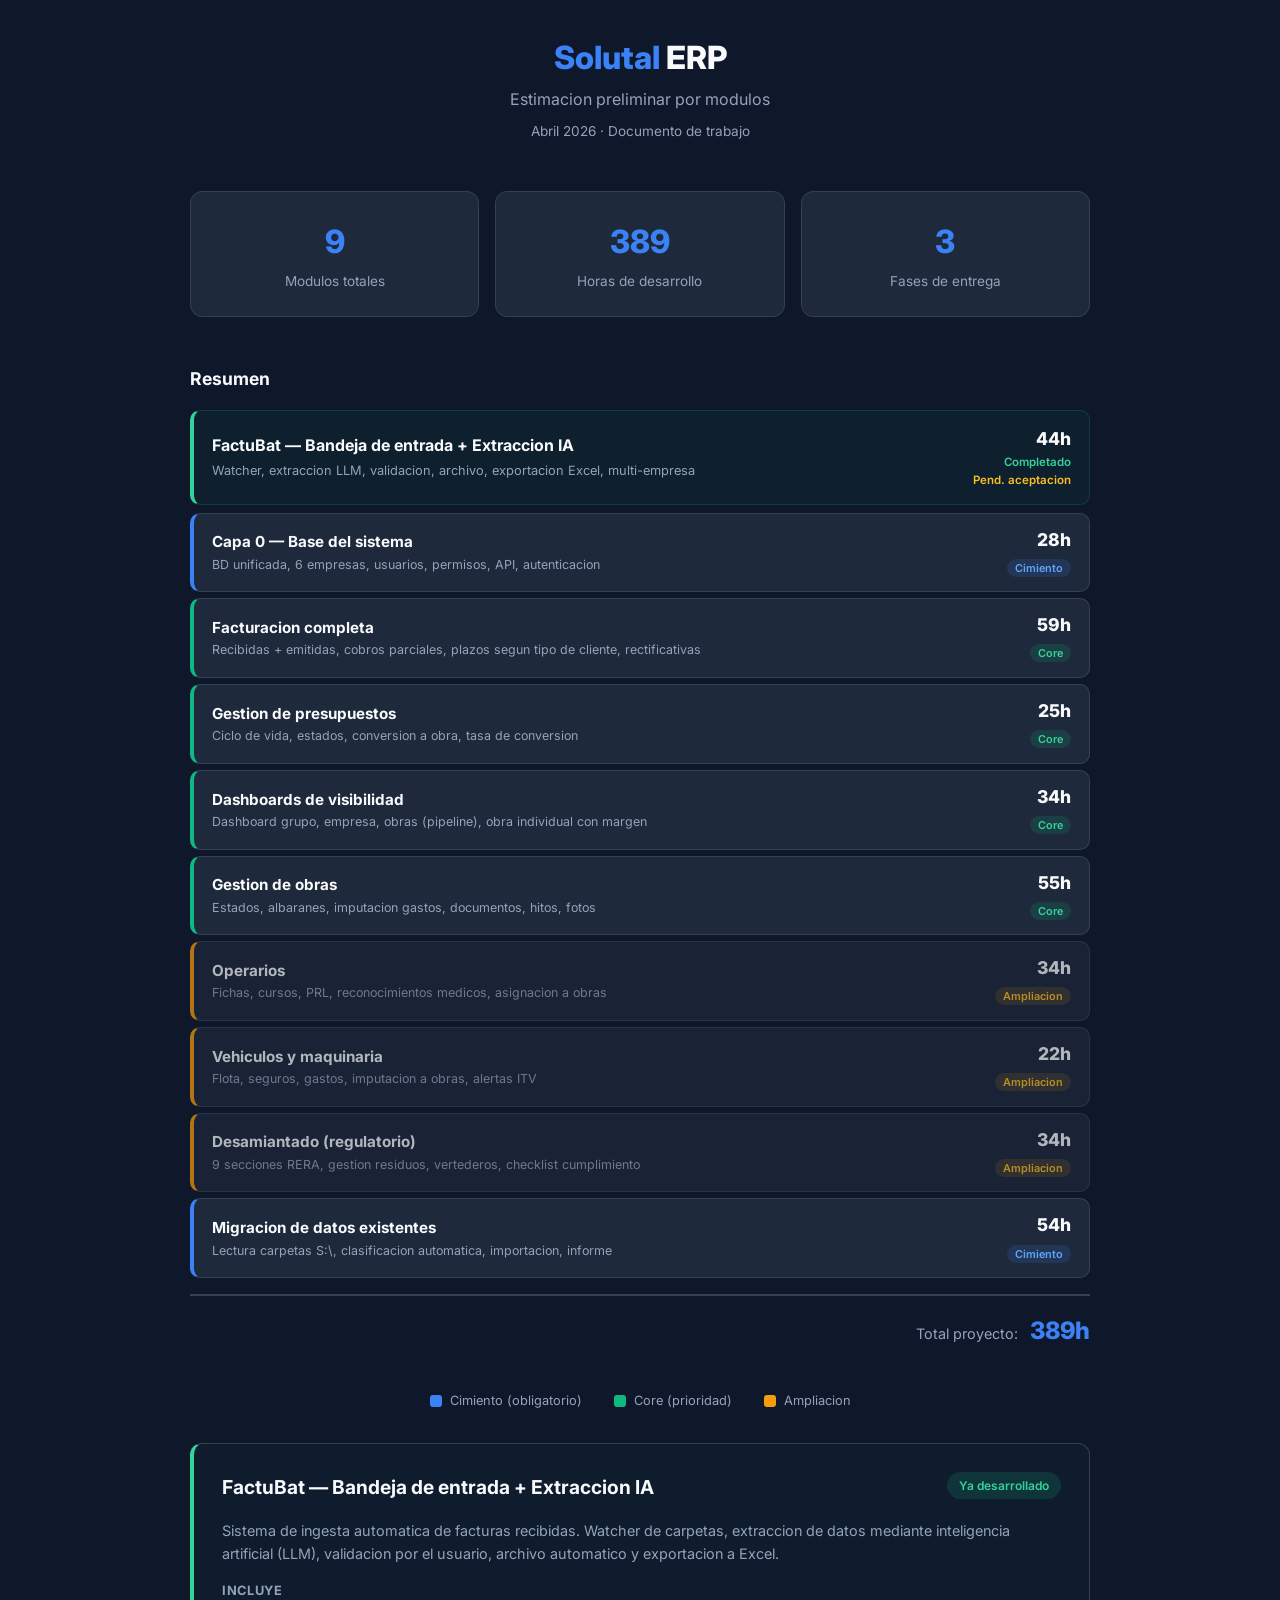
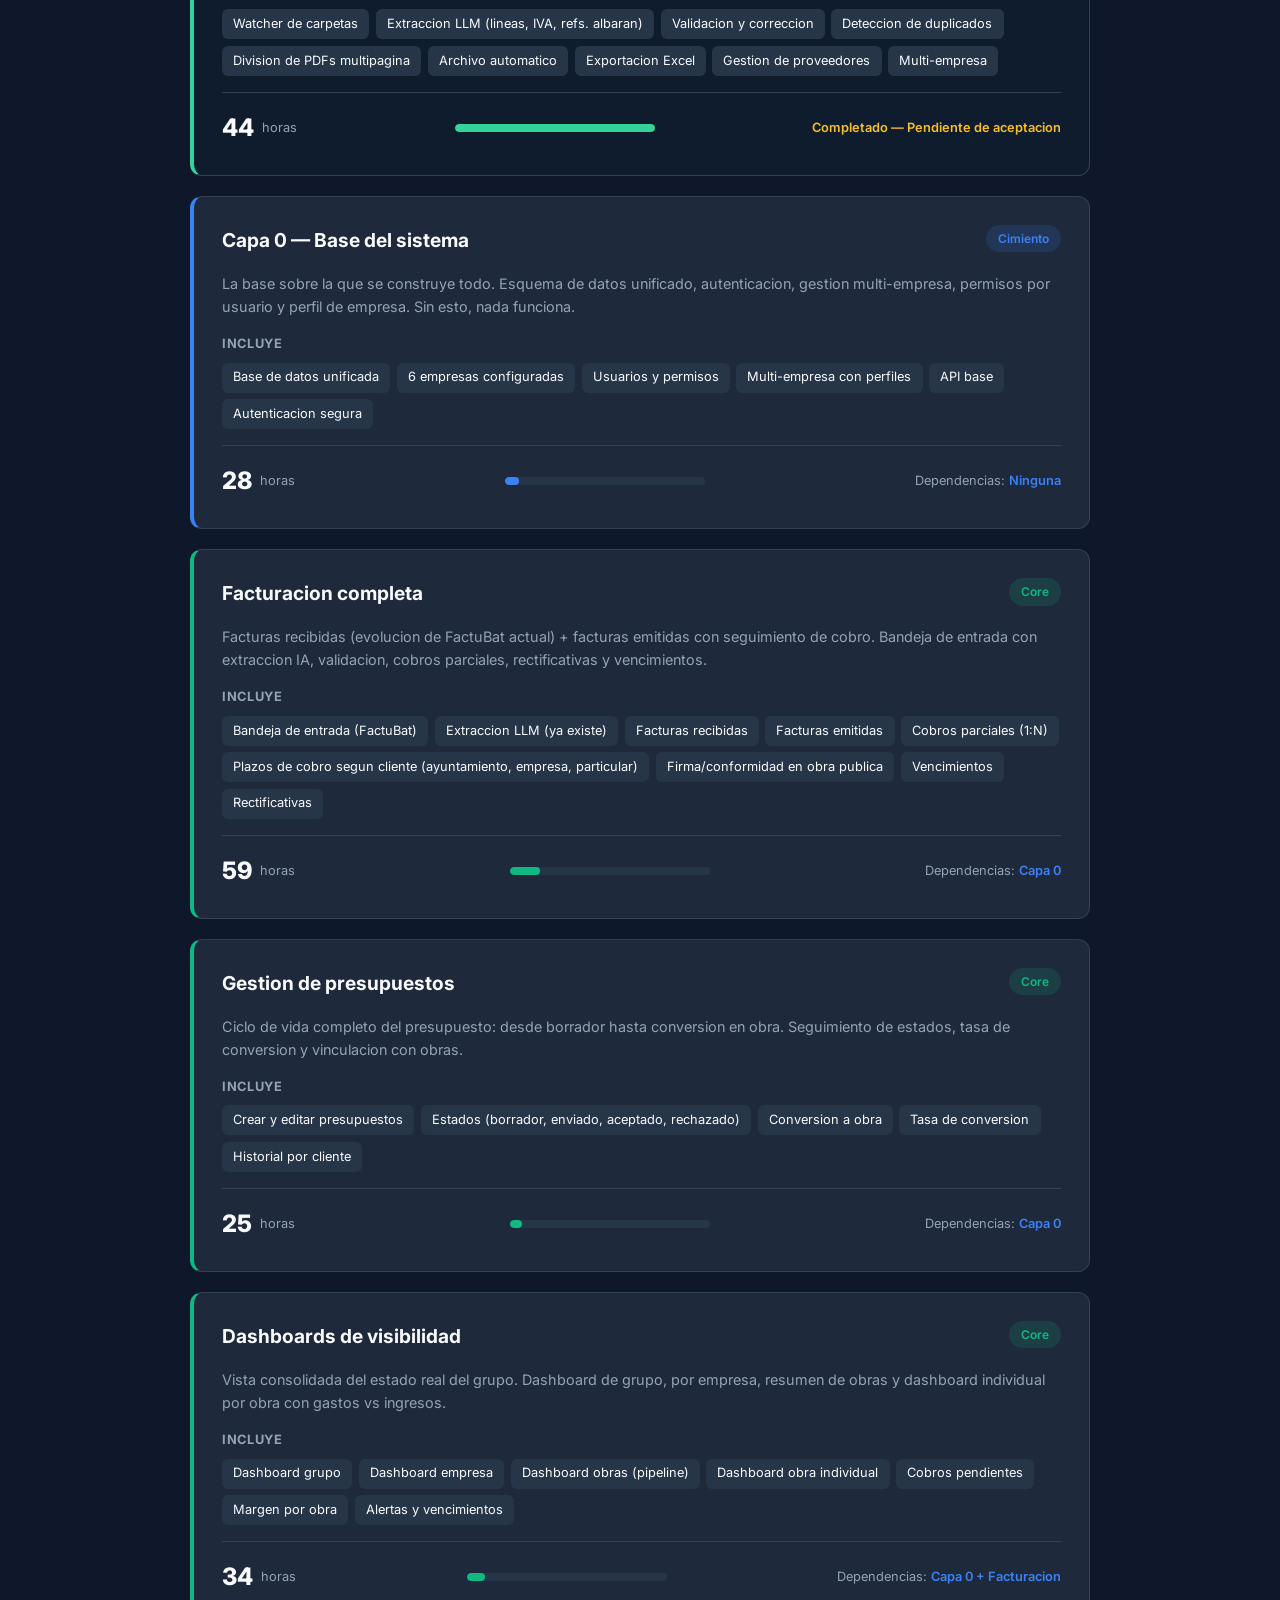
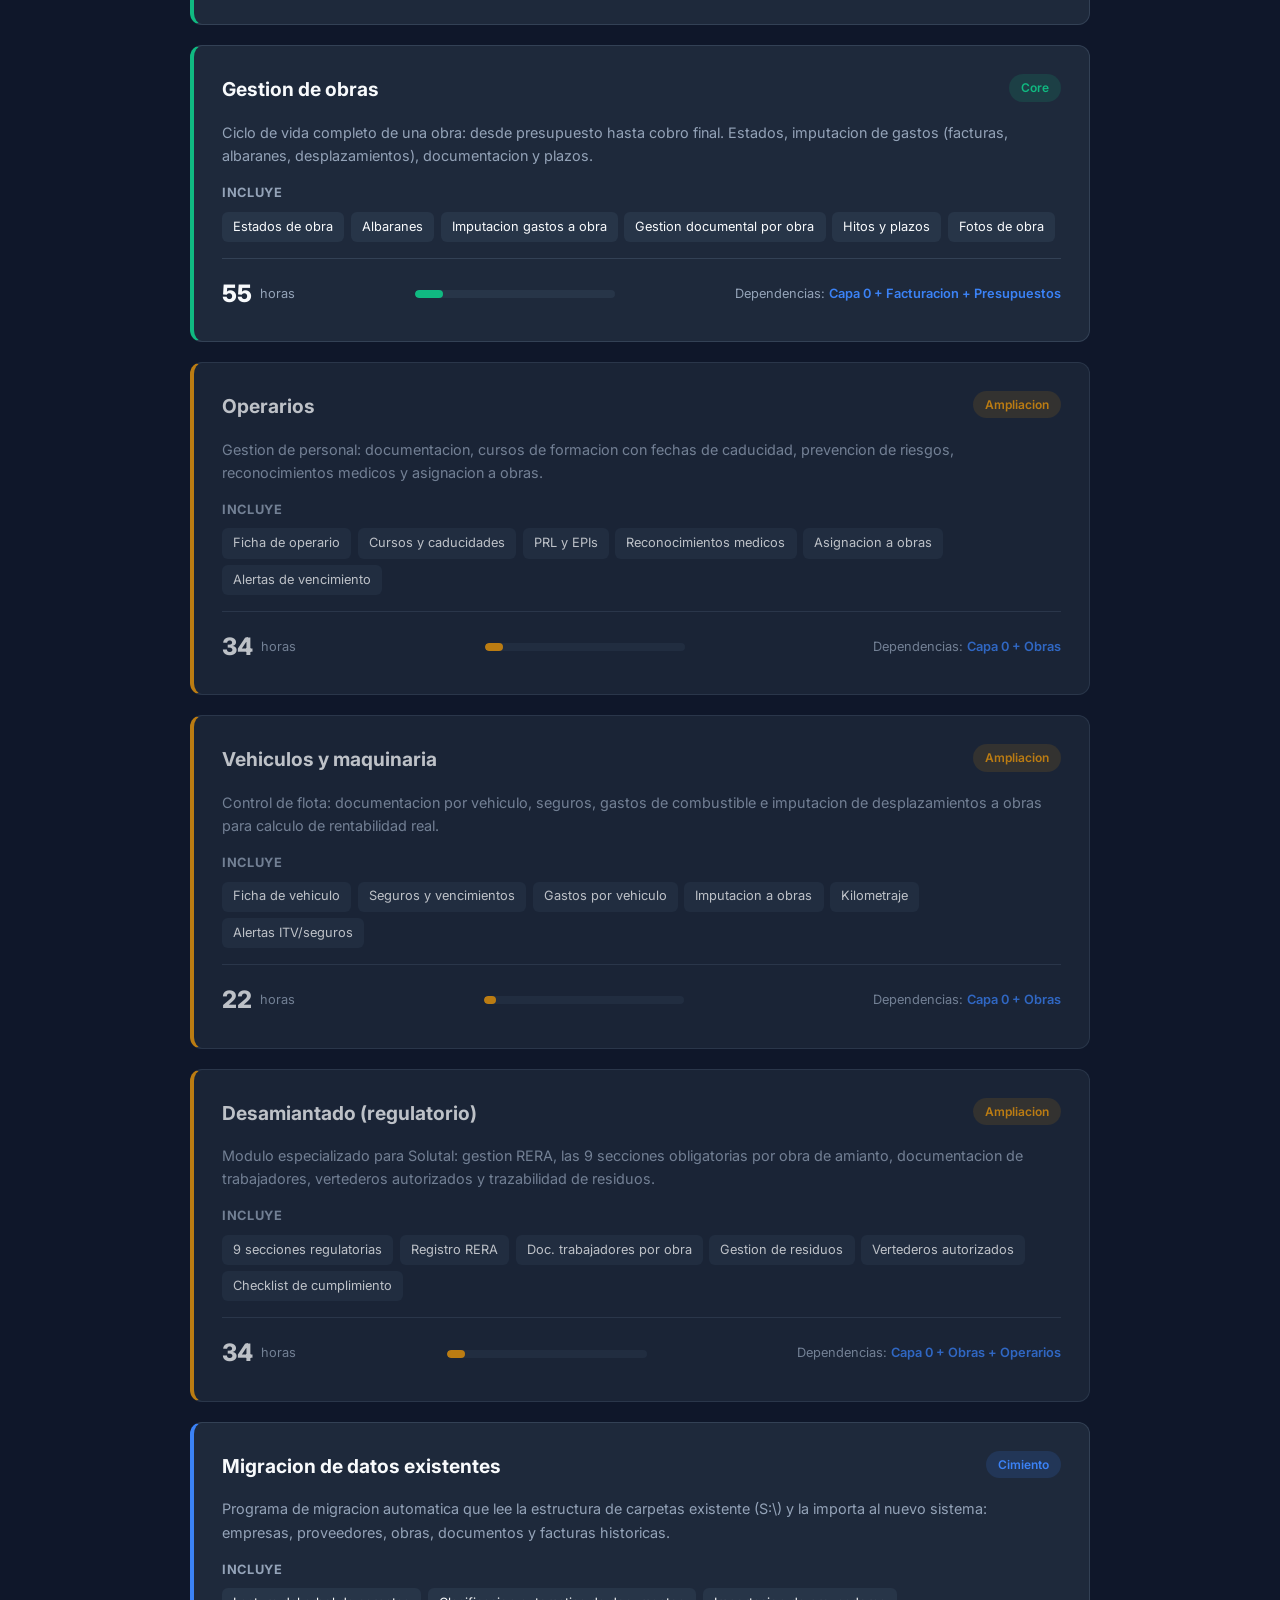
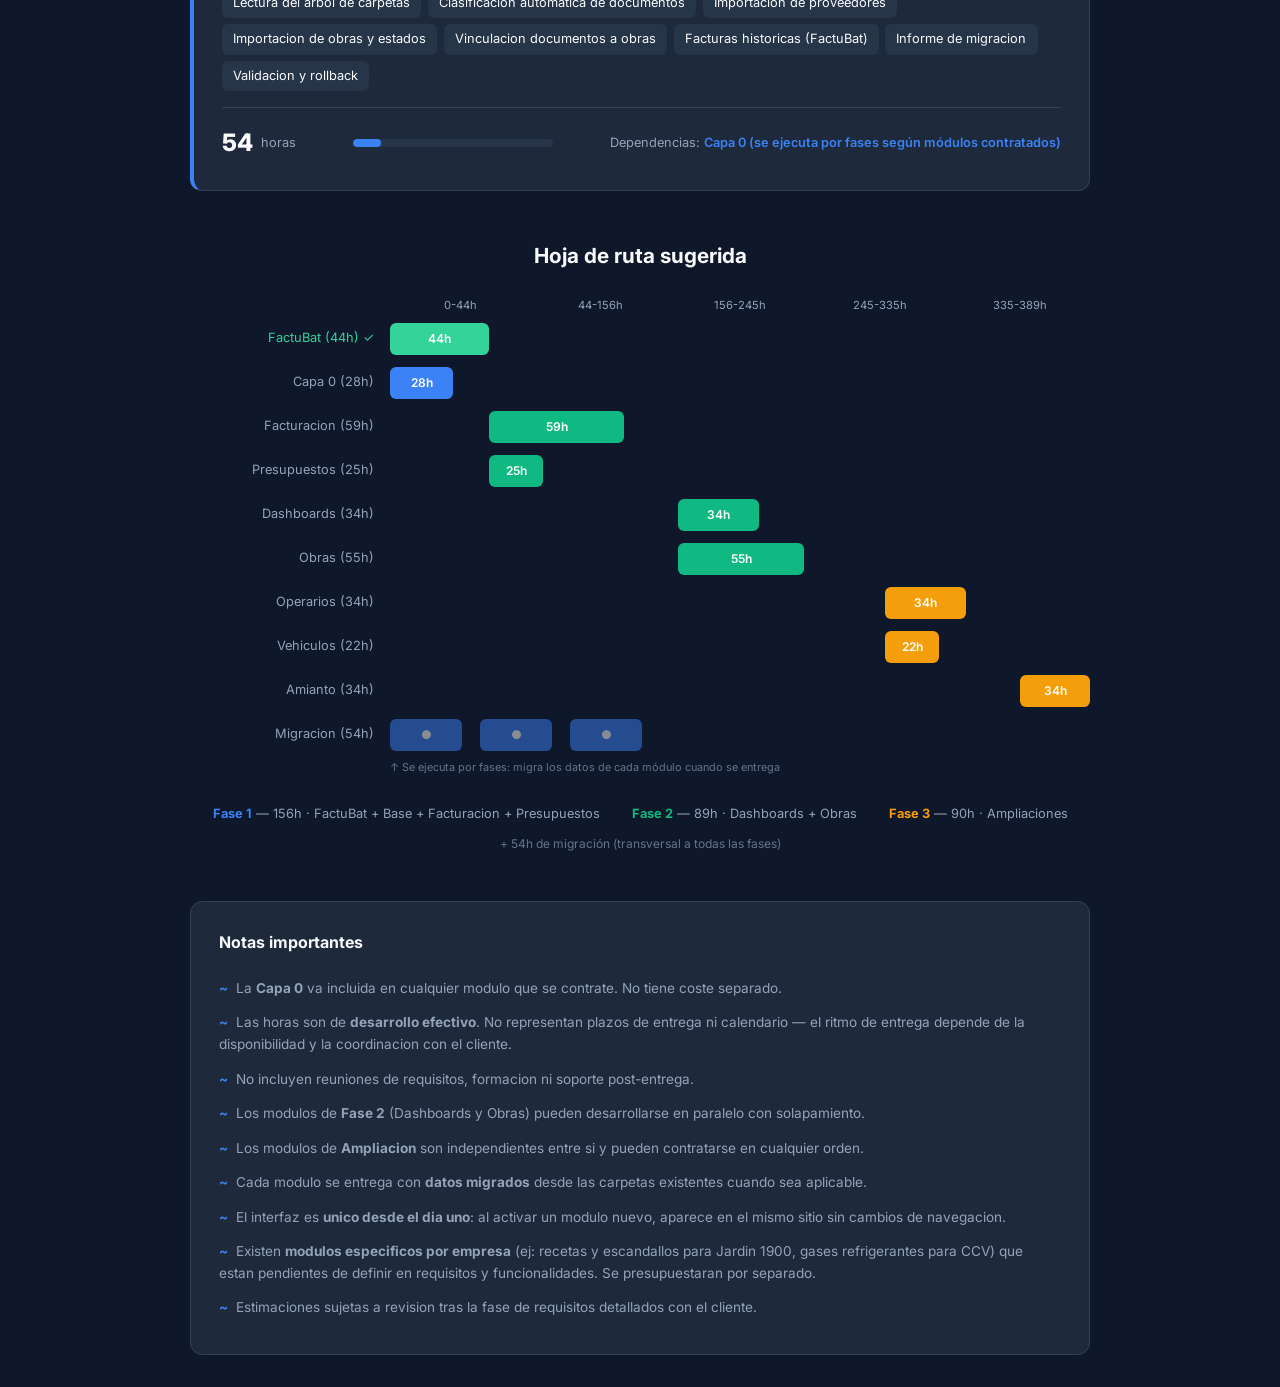
==== commit b07c2edc: "feat: ajuste a 14.000€/389h + comparativa de mercado - Estimacion actualizada a 389h (10 modulos) - " ====
--- a/estimacion.html
+++ b/estimacion.html
@@ -187,7 +187,7 @@
       <div class="label">Modulos totales</div>
     </div>
     <div class="summary-card">
-      <div class="value">250</div>
+      <div class="value">389</div>
       <div class="label">Horas de desarrollo</div>
     </div>
     <div class="summary-card">
@@ -208,7 +208,7 @@
           <div style="font-size:0.8rem; color:var(--muted); margin-top:2px;">Watcher, extraccion LLM, validacion, archivo, exportacion Excel, multi-empresa</div>
         </div>
         <div style="text-align:right; flex-shrink:0;">
-          <div style="font-weight:800; font-size:1.1rem; color:var(--text);">28h</div>
+          <div style="font-weight:800; font-size:1.1rem; color:var(--text);">44h</div>
           <div style="font-size:0.72rem; color:#34d399; font-weight:600;">Completado</div>
           <div style="font-size:0.72rem; color:#fbbf24; font-weight:600;">Pend. aceptacion</div>
         </div>
@@ -225,7 +225,7 @@
             <div style="font-size:0.78rem; color:var(--muted);">BD unificada, 6 empresas, usuarios, permisos, API, autenticacion</div>
           </div>
           <div style="text-align:right; flex-shrink:0;">
-            <div style="font-weight:800; font-size:1.1rem; color:var(--text);">18h</div>
+            <div style="font-weight:800; font-size:1.1rem; color:var(--text);">28h</div>
             <span style="background:rgba(59,130,246,0.15); color:#60a5fa; padding:2px 8px; border-radius:10px; font-size:0.68rem; font-weight:600;">Cimiento</span>
           </div>
         </div>
@@ -235,10 +235,10 @@
         <div style="display:flex; align-items:center; gap:14px; padding:12px 18px; background:var(--surface); border:1px solid var(--border); border-left:4px solid var(--accent); border-radius:10px;">
           <div style="flex:1;">
             <div style="font-weight:700; font-size:0.95rem; color:var(--text);">Facturacion completa</div>
-            <div style="font-size:0.78rem; color:var(--muted);">Recibidas + emitidas, cobros parciales, 3 tipos cliente, FacturaE/FACE</div>
-          </div>
-          <div style="text-align:right; flex-shrink:0;">
-            <div style="font-weight:800; font-size:1.1rem; color:var(--text);">38h</div>
+            <div style="font-size:0.78rem; color:var(--muted);">Recibidas + emitidas, cobros parciales, plazos segun tipo de cliente, rectificativas</div>
+          </div>
+          <div style="text-align:right; flex-shrink:0;">
+            <div style="font-weight:800; font-size:1.1rem; color:var(--text);">59h</div>
             <span style="background:rgba(16,185,129,0.15); color:#34d399; padding:2px 8px; border-radius:10px; font-size:0.68rem; font-weight:600;">Core</span>
           </div>
         </div>
@@ -251,7 +251,7 @@
             <div style="font-size:0.78rem; color:var(--muted);">Ciclo de vida, estados, conversion a obra, tasa de conversion</div>
           </div>
           <div style="text-align:right; flex-shrink:0;">
-            <div style="font-weight:800; font-size:1.1rem; color:var(--text);">16h</div>
+            <div style="font-weight:800; font-size:1.1rem; color:var(--text);">25h</div>
             <span style="background:rgba(16,185,129,0.15); color:#34d399; padding:2px 8px; border-radius:10px; font-size:0.68rem; font-weight:600;">Core</span>
           </div>
         </div>
@@ -264,7 +264,7 @@
             <div style="font-size:0.78rem; color:var(--muted);">Dashboard grupo, empresa, obras (pipeline), obra individual con margen</div>
           </div>
           <div style="text-align:right; flex-shrink:0;">
-            <div style="font-weight:800; font-size:1.1rem; color:var(--text);">22h</div>
+            <div style="font-weight:800; font-size:1.1rem; color:var(--text);">34h</div>
             <span style="background:rgba(16,185,129,0.15); color:#34d399; padding:2px 8px; border-radius:10px; font-size:0.68rem; font-weight:600;">Core</span>
           </div>
         </div>
@@ -277,7 +277,7 @@
             <div style="font-size:0.78rem; color:var(--muted);">Estados, albaranes, imputacion gastos, documentos, hitos, fotos</div>
           </div>
           <div style="text-align:right; flex-shrink:0;">
-            <div style="font-weight:800; font-size:1.1rem; color:var(--text);">35h</div>
+            <div style="font-weight:800; font-size:1.1rem; color:var(--text);">55h</div>
             <span style="background:rgba(16,185,129,0.15); color:#34d399; padding:2px 8px; border-radius:10px; font-size:0.68rem; font-weight:600;">Core</span>
           </div>
         </div>
@@ -290,25 +290,25 @@
             <div style="font-size:0.78rem; color:var(--muted);">Fichas, cursos, PRL, reconocimientos medicos, asignacion a obras</div>
           </div>
           <div style="text-align:right; flex-shrink:0;">
+            <div style="font-weight:800; font-size:1.1rem; color:var(--text);">34h</div>
+            <span style="background:rgba(245,158,11,0.15); color:#fbbf24; padding:2px 8px; border-radius:10px; font-size:0.68rem; font-weight:600;">Ampliacion</span>
+          </div>
+        </div>
+      </a>
+
+      <a href="#mod-vehiculos" style="text-decoration:none; display:block; opacity:0.7;">
+        <div style="display:flex; align-items:center; gap:14px; padding:12px 18px; background:var(--surface); border:1px solid var(--border); border-left:4px solid var(--warning); border-radius:10px;">
+          <div style="flex:1;">
+            <div style="font-weight:700; font-size:0.95rem; color:var(--text);">Vehiculos y maquinaria</div>
+            <div style="font-size:0.78rem; color:var(--muted);">Flota, seguros, gastos, imputacion a obras, alertas ITV</div>
+          </div>
+          <div style="text-align:right; flex-shrink:0;">
             <div style="font-weight:800; font-size:1.1rem; color:var(--text);">22h</div>
             <span style="background:rgba(245,158,11,0.15); color:#fbbf24; padding:2px 8px; border-radius:10px; font-size:0.68rem; font-weight:600;">Ampliacion</span>
           </div>
         </div>
       </a>
 
-      <a href="#mod-vehiculos" style="text-decoration:none; display:block; opacity:0.7;">
-        <div style="display:flex; align-items:center; gap:14px; padding:12px 18px; background:var(--surface); border:1px solid var(--border); border-left:4px solid var(--warning); border-radius:10px;">
-          <div style="flex:1;">
-            <div style="font-weight:700; font-size:0.95rem; color:var(--text);">Vehiculos y maquinaria</div>
-            <div style="font-size:0.78rem; color:var(--muted);">Flota, seguros, gastos, imputacion a obras, alertas ITV</div>
-          </div>
-          <div style="text-align:right; flex-shrink:0;">
-            <div style="font-weight:800; font-size:1.1rem; color:var(--text);">14h</div>
-            <span style="background:rgba(245,158,11,0.15); color:#fbbf24; padding:2px 8px; border-radius:10px; font-size:0.68rem; font-weight:600;">Ampliacion</span>
-          </div>
-        </div>
-      </a>
-
       <a href="#mod-amianto" style="text-decoration:none; display:block; opacity:0.7;">
         <div style="display:flex; align-items:center; gap:14px; padding:12px 18px; background:var(--surface); border:1px solid var(--border); border-left:4px solid var(--warning); border-radius:10px;">
           <div style="flex:1;">
@@ -316,7 +316,7 @@
             <div style="font-size:0.78rem; color:var(--muted);">9 secciones RERA, gestion residuos, vertederos, checklist cumplimiento</div>
           </div>
           <div style="text-align:right; flex-shrink:0;">
-            <div style="font-weight:800; font-size:1.1rem; color:var(--text);">22h</div>
+            <div style="font-weight:800; font-size:1.1rem; color:var(--text);">34h</div>
             <span style="background:rgba(245,158,11,0.15); color:#fbbf24; padding:2px 8px; border-radius:10px; font-size:0.68rem; font-weight:600;">Ampliacion</span>
           </div>
         </div>
@@ -329,7 +329,7 @@
             <div style="font-size:0.78rem; color:var(--muted);">Lectura carpetas S:\, clasificacion automatica, importacion, informe</div>
           </div>
           <div style="text-align:right; flex-shrink:0;">
-            <div style="font-weight:800; font-size:1.1rem; color:var(--text);">35h</div>
+            <div style="font-weight:800; font-size:1.1rem; color:var(--text);">54h</div>
             <span style="background:rgba(59,130,246,0.15); color:#60a5fa; padding:2px 8px; border-radius:10px; font-size:0.68rem; font-weight:600;">Cimiento</span>
           </div>
         </div>
@@ -340,7 +340,7 @@
     <!-- Total -->
     <div style="display:flex; justify-content:flex-end; align-items:baseline; gap:12px; margin-top:16px; padding-top:16px; border-top:2px solid var(--border);">
       <span style="font-size:0.9rem; color:var(--muted);">Total proyecto:</span>
-      <span style="font-size:1.5rem; font-weight:800; color:var(--primary);">250h</span>
+      <span style="font-size:1.5rem; font-weight:800; color:var(--primary);">389h</span>
     </div>
   </div>
 
@@ -376,7 +376,7 @@
     </div>
     <div class="module-footer">
       <div class="module-time">
-        <div class="hours">28</div>
+        <div class="hours">44</div>
         <div class="label">horas</div>
       </div>
       <div>
@@ -409,7 +409,7 @@
     </div>
     <div class="module-footer">
       <div class="module-time">
-        <div class="hours">18</div>
+        <div class="hours">28</div>
         <div class="label">horas</div>
       </div>
       <div>
@@ -437,16 +437,15 @@
         <li>Facturas recibidas</li>
         <li>Facturas emitidas</li>
         <li>Cobros parciales (1:N)</li>
-        <li>3 tipos de cliente</li>
-        <li>Firma obra publica</li>
+        <li>Plazos de cobro segun cliente (ayuntamiento, empresa, particular)</li>
+        <li>Firma/conformidad en obra publica</li>
         <li>Vencimientos</li>
         <li>Rectificativas</li>
-        <li>FacturaE / FACE</li>
-      </ul>
-    </div>
-    <div class="module-footer">
-      <div class="module-time">
-        <div class="hours">38</div>
+      </ul>
+    </div>
+    <div class="module-footer">
+      <div class="module-time">
+        <div class="hours">59</div>
         <div class="label">horas</div>
       </div>
       <div>
@@ -478,7 +477,7 @@
     </div>
     <div class="module-footer">
       <div class="module-time">
-        <div class="hours">16</div>
+        <div class="hours">25</div>
         <div class="label">horas</div>
       </div>
       <div>
@@ -512,7 +511,7 @@
     </div>
     <div class="module-footer">
       <div class="module-time">
-        <div class="hours">22</div>
+        <div class="hours">34</div>
         <div class="label">horas</div>
       </div>
       <div>
@@ -545,7 +544,7 @@
     </div>
     <div class="module-footer">
       <div class="module-time">
-        <div class="hours">35</div>
+        <div class="hours">55</div>
         <div class="label">horas</div>
       </div>
       <div>
@@ -578,7 +577,7 @@
     </div>
     <div class="module-footer">
       <div class="module-time">
-        <div class="hours">22</div>
+        <div class="hours">34</div>
         <div class="label">horas</div>
       </div>
       <div>
@@ -611,7 +610,7 @@
     </div>
     <div class="module-footer">
       <div class="module-time">
-        <div class="hours">14</div>
+        <div class="hours">22</div>
         <div class="label">horas</div>
       </div>
       <div>
@@ -644,7 +643,7 @@
     </div>
     <div class="module-footer">
       <div class="module-time">
-        <div class="hours">22</div>
+        <div class="hours">34</div>
         <div class="label">horas</div>
       </div>
       <div>
@@ -679,7 +678,7 @@
     </div>
     <div class="module-footer">
       <div class="module-time">
-        <div class="hours">35</div>
+        <div class="hours">54</div>
         <div class="label">horas</div>
       </div>
       <div>
@@ -694,58 +693,58 @@
     <h2>Hoja de ruta sugerida</h2>
 
     <div class="timeline-header">
-      <span>0-28h</span>
-      <span>28-100h</span>
-      <span>100-157h</span>
-      <span>157-192h</span>
-      <span>192-250h</span>
-    </div>
-
-    <div class="roadmap-track">
-      <div class="roadmap-label" style="color:#34d399;">FactuBat (28h) &#10003;</div>
-      <div class="roadmap-bar" style="width:11%; background:#34d399;">28h</div>
-    </div>
-    <div class="roadmap-track">
-      <div class="roadmap-label">Capa 0 (18h)</div>
-      <div class="roadmap-bar base" style="width:7%;">18h</div>
-    </div>
-    <div class="roadmap-track">
-      <div class="roadmap-label">Facturacion (38h)</div>
+      <span>0-44h</span>
+      <span>44-156h</span>
+      <span>156-245h</span>
+      <span>245-335h</span>
+      <span>335-389h</span>
+    </div>
+
+    <div class="roadmap-track">
+      <div class="roadmap-label" style="color:#34d399;">FactuBat (44h) &#10003;</div>
+      <div class="roadmap-bar" style="width:11%; background:#34d399;">44h</div>
+    </div>
+    <div class="roadmap-track">
+      <div class="roadmap-label">Capa 0 (28h)</div>
+      <div class="roadmap-bar base" style="width:7%;">28h</div>
+    </div>
+    <div class="roadmap-track">
+      <div class="roadmap-label">Facturacion (59h)</div>
       <div class="roadmap-spacer" style="width:11%;"></div>
-      <div class="roadmap-bar core" style="width:15%;">38h</div>
-    </div>
-    <div class="roadmap-track">
-      <div class="roadmap-label">Presupuestos (16h)</div>
+      <div class="roadmap-bar core" style="width:15%;">59h</div>
+    </div>
+    <div class="roadmap-track">
+      <div class="roadmap-label">Presupuestos (25h)</div>
       <div class="roadmap-spacer" style="width:11%;"></div>
-      <div class="roadmap-bar core" style="width:6%;">16h</div>
-    </div>
-    <div class="roadmap-track">
-      <div class="roadmap-label">Dashboards (22h)</div>
+      <div class="roadmap-bar core" style="width:6%;">25h</div>
+    </div>
+    <div class="roadmap-track">
+      <div class="roadmap-label">Dashboards (34h)</div>
       <div class="roadmap-spacer" style="width:32%;"></div>
-      <div class="roadmap-bar core" style="width:9%;">22h</div>
-    </div>
-    <div class="roadmap-track">
-      <div class="roadmap-label">Obras (35h)</div>
+      <div class="roadmap-bar core" style="width:9%;">34h</div>
+    </div>
+    <div class="roadmap-track">
+      <div class="roadmap-label">Obras (55h)</div>
       <div class="roadmap-spacer" style="width:32%;"></div>
-      <div class="roadmap-bar core" style="width:14%;">35h</div>
-    </div>
-    <div class="roadmap-track">
-      <div class="roadmap-label">Operarios (22h)</div>
+      <div class="roadmap-bar core" style="width:14%;">55h</div>
+    </div>
+    <div class="roadmap-track">
+      <div class="roadmap-label">Operarios (34h)</div>
       <div class="roadmap-spacer" style="width:55%;"></div>
-      <div class="roadmap-bar future" style="width:9%;">22h</div>
-    </div>
-    <div class="roadmap-track">
-      <div class="roadmap-label">Vehiculos (14h)</div>
+      <div class="roadmap-bar future" style="width:9%;">34h</div>
+    </div>
+    <div class="roadmap-track">
+      <div class="roadmap-label">Vehiculos (22h)</div>
       <div class="roadmap-spacer" style="width:55%;"></div>
-      <div class="roadmap-bar future" style="width:6%;">14h</div>
-    </div>
-    <div class="roadmap-track">
-      <div class="roadmap-label">Amianto (22h)</div>
+      <div class="roadmap-bar future" style="width:6%;">22h</div>
+    </div>
+    <div class="roadmap-track">
+      <div class="roadmap-label">Amianto (34h)</div>
       <div class="roadmap-spacer" style="width:70%;"></div>
-      <div class="roadmap-bar future" style="width:9%;">22h</div>
-    </div>
-    <div class="roadmap-track">
-      <div class="roadmap-label">Migracion (35h)</div>
+      <div class="roadmap-bar future" style="width:9%;">34h</div>
+    </div>
+    <div class="roadmap-track">
+      <div class="roadmap-label">Migracion (54h)</div>
       <div class="roadmap-bar base" style="width:8%; opacity:0.5;">&#9679;</div>
       <div class="roadmap-spacer" style="width:2%;"></div>
       <div class="roadmap-bar base" style="width:8%; opacity:0.5;">&#9679;</div>
@@ -758,12 +757,12 @@
 
     <div style="text-align:center; margin-top:1.5rem;">
       <div style="display:inline-flex; gap:2rem; font-size:0.8rem; color:var(--muted);">
-        <div><strong style="color:var(--primary);">Fase 1</strong> &mdash; 100h &middot; FactuBat + Base + Facturacion + Presupuestos</div>
-        <div><strong style="color:var(--accent);">Fase 2</strong> &mdash; 57h &middot; Dashboards + Obras</div>
-        <div><strong style="color:var(--warning);">Fase 3</strong> &mdash; 58h &middot; Ampliaciones</div>
+        <div><strong style="color:var(--primary);">Fase 1</strong> &mdash; 156h &middot; FactuBat + Base + Facturacion + Presupuestos</div>
+        <div><strong style="color:var(--accent);">Fase 2</strong> &mdash; 89h &middot; Dashboards + Obras</div>
+        <div><strong style="color:var(--warning);">Fase 3</strong> &mdash; 90h &middot; Ampliaciones</div>
       </div>
       <div style="margin-top:8px; font-size:0.75rem; color:#64748b;">
-        + 35h de migraci&oacute;n (transversal a todas las fases)
+        + 54h de migraci&oacute;n (transversal a todas las fases)
       </div>
     </div>
   </div>
